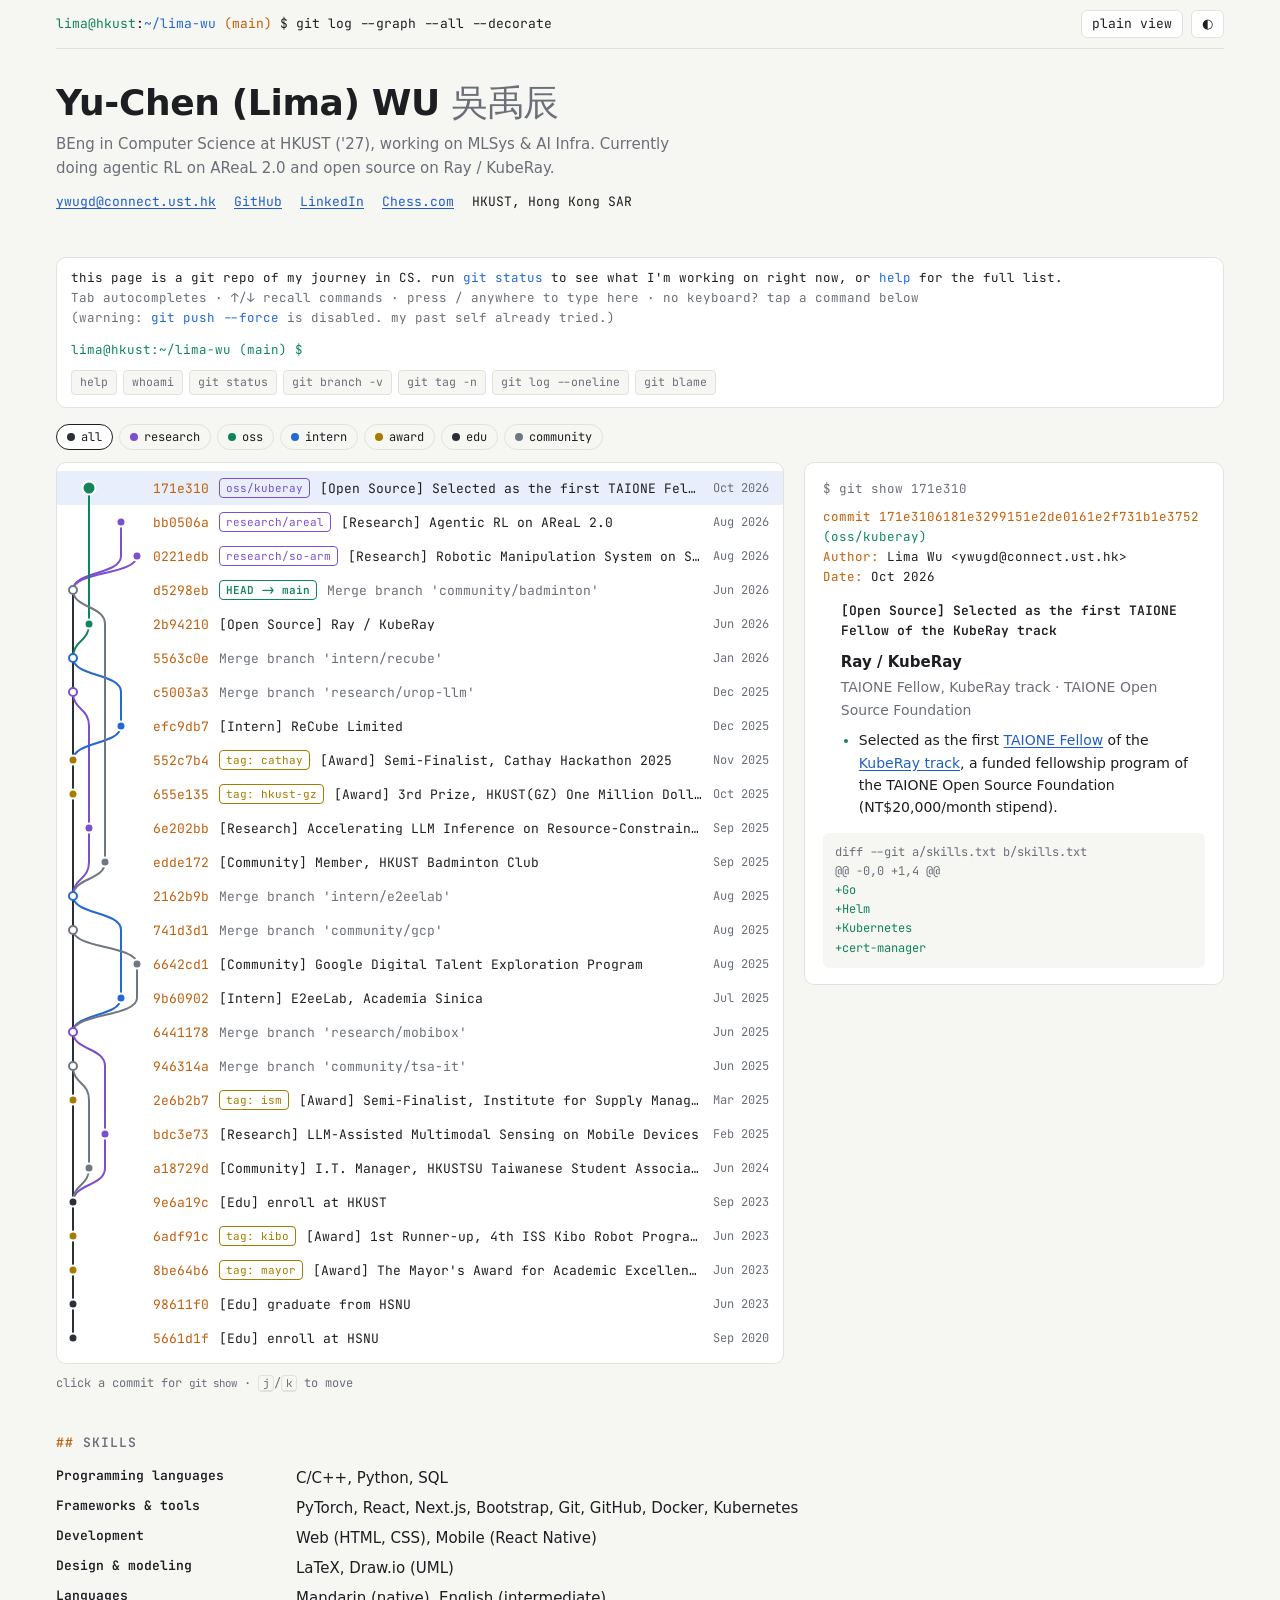
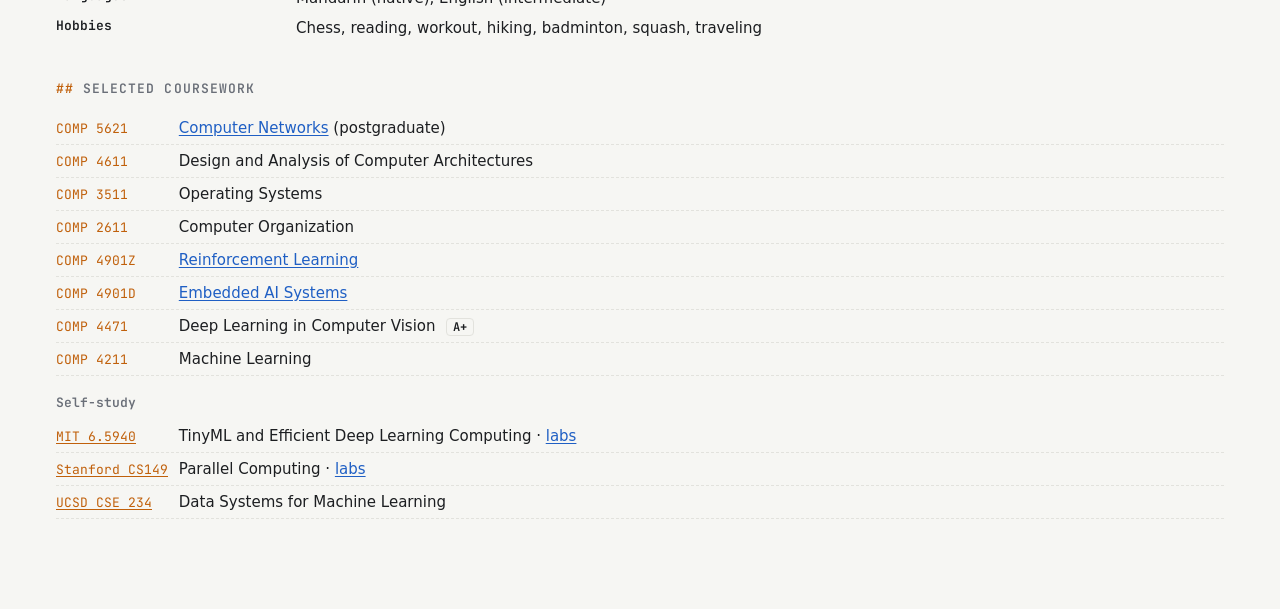
==== index.html @ 7cf70b10 "[update] about: MLSys & AI Infra; shell: real ls/cd/cat paths, HKT date" ====
<!doctype html>
<html lang="en">
<head>
  <meta charset="utf-8">
  <meta name="viewport" content="width=device-width, initial-scale=1">
  <title>Yu-Chen (Lima) WU (吳禹辰) | HKUST Computer Science</title>
  <meta name="description" content="Yu-Chen (Lima) WU (吳禹辰; Lima Wu) is a Computer Science undergraduate at HKUST working on ML systems and AI infrastructure: agentic RL on AReaL and open source on Ray / KubeRay.">
  <meta name="author" content="Yu-Chen (Lima) WU">
  <meta name="robots" content="index, follow, max-image-preview:large">
  <meta name="google-site-verification" content="8Khsgpq3MH5YGFDG2TX8dDJaIQtyvQ1JjS2bm86a3Vs" />
  <meta name="theme-color" content="#0e1014">
  <link rel="canonical" href="https://wuallen57730.github.io/limaWU-website/">
  <link rel="sitemap" type="application/xml" href="sitemap.xml">
  <meta property="og:type" content="profile">
  <meta property="og:title" content="Yu-Chen (Lima) WU (吳禹辰) | HKUST Computer Science">
  <meta property="og:description" content="Yu-Chen (Lima) WU (吳禹辰), Computer Science undergraduate at HKUST. ML systems and AI infrastructure: agentic RL on AReaL, open source on Ray / KubeRay.">
  <meta property="og:url" content="https://wuallen57730.github.io/limaWU-website/">
  <meta property="og:site_name" content="Lima Wu">
  <meta property="og:image" content="https://wuallen57730.github.io/limaWU-website/assets/lima-wu.jpg">
  <meta property="og:image:alt" content="Portrait of Yu-Chen (Lima) WU (吳禹辰)">
  <meta property="profile:first_name" content="Yu-Chen">
  <meta property="profile:last_name" content="Wu">
  <meta name="twitter:card" content="summary">
  <meta name="twitter:title" content="Yu-Chen (Lima) WU (吳禹辰) | HKUST Computer Science">
  <meta name="twitter:description" content="Computer Science undergraduate at HKUST working on ML systems and AI infrastructure.">
  <meta name="twitter:image" content="https://wuallen57730.github.io/limaWU-website/assets/lima-wu.jpg">
  <meta name="twitter:image:alt" content="Portrait of Yu-Chen (Lima) WU (吳禹辰)">
  <script type="application/ld+json">
  {
    "@context": "https://schema.org",
    "@type": "ProfilePage",
    "@id": "https://wuallen57730.github.io/limaWU-website/#profile",
    "url": "https://wuallen57730.github.io/limaWU-website/",
    "name": "Yu-Chen (Lima) WU (吳禹辰) | HKUST Computer Science",
    "description": "Personal homepage of Yu-Chen (Lima) WU, a Computer Science undergraduate at HKUST working on ML systems and AI infrastructure.",
    "inLanguage": "en",
    "mainEntity": {
      "@type": "Person",
      "@id": "https://wuallen57730.github.io/limaWU-website/#person",
      "name": "Yu-Chen Wu",
      "alternateName": ["Lima Wu", "Yu-Chen (Lima) WU", "Wu Yu-Chen", "吳禹辰"],
      "givenName": "Yu-Chen",
      "familyName": "Wu",
      "url": "https://wuallen57730.github.io/limaWU-website/",
      "image": "https://wuallen57730.github.io/limaWU-website/assets/lima-wu.jpg",
      "email": "mailto:ywugd@connect.ust.hk",
      "description": "Computer Science undergraduate at The Hong Kong University of Science and Technology (HKUST).",
      "affiliation": {
        "@type": "CollegeOrUniversity",
        "name": "The Hong Kong University of Science and Technology",
        "alternateName": "HKUST",
        "url": "https://hkust.edu.hk/"
      },
      "knowsAbout": ["Machine learning systems", "AI infrastructure", "Reinforcement learning", "Ray", "Kubernetes", "Large language models"],
      "sameAs": [
        "https://github.com/wuallen57730",
        "https://www.linkedin.com/in/lima-wu-301578269/"
      ]
    }
  }
  </script>
  <script type="application/ld+json">
  {
    "@context": "https://schema.org",
    "@type": "WebSite",
    "@id": "https://wuallen57730.github.io/limaWU-website/#website",
    "url": "https://wuallen57730.github.io/limaWU-website/",
    "name": "Lima Wu",
    "alternateName": ["Yu-Chen Wu", "吳禹辰"],
    "inLanguage": "en",
    "publisher": {"@id": "https://wuallen57730.github.io/limaWU-website/#person"}
  }
  </script>
  <link rel="icon" type="image/svg+xml" href="data:image/svg+xml,%3Csvg xmlns='http://www.w3.org/2000/svg' viewBox='0 0 32 32'%3E%3Crect width='32' height='32' rx='7' fill='%2311845b'/%3E%3Cpath d='M11 8v16M11 19c0-5 10-3 10-9' stroke='white' stroke-width='2.5' fill='none'/%3E%3Ccircle cx='11' cy='8' r='3' fill='white'/%3E%3Ccircle cx='11' cy='24' r='3' fill='white'/%3E%3Ccircle cx='21' cy='9' r='3' fill='white'/%3E%3C/svg%3E">
  <link rel="preconnect" href="https://fonts.googleapis.com">
  <link rel="preconnect" href="https://fonts.gstatic.com" crossorigin>
  <link rel="stylesheet" href="https://fonts.googleapis.com/css2?family=JetBrains+Mono:wght@400;600&display=swap">
  <link rel="stylesheet" href="style.css">
  <script>
    try {
      var t = localStorage.getItem("gitlog-theme");
      if (t === "light" || t === "dark") document.documentElement.setAttribute("data-theme", t);
    } catch (e) {}
  </script>
</head>
<body>
  <div class="shell">
    <header class="topbar">
      <p class="prompt">
        <span class="p-user">lima@hkust</span>:<span class="p-path">~/lima-wu</span>
        <span class="p-branch">(main)</span> $ <span class="p-cmd">git log --graph --all --decorate</span>
      </p>
      <div class="actions">
        <button type="button" id="view-toggle">plain view</button>
        <button type="button" id="theme-toggle" aria-label="Toggle light or dark theme">◐</button>
      </div>
    </header>

    <!--
      CONTENT — the single source of truth for this page.
      Every view reads the .entry articles below; edit text here, not in app.js.
      Same block is used by all four prototypes (gitlog / trace / nvsmi / ray).
      data-after / data-output are only drawn by the ray version (dependency graph).
    -->
    <main id="content">
      <nav class="toc" aria-label="On this page">
        <p class="toc-h">On this page</p>
        <ol>
          <li><a href="#about">About</a></li>
          <li><a href="#research">Research</a></li>
          <li><a href="#open-source">Open Source</a></li>
          <li><a href="#industry">Industry</a></li>
          <li><a href="#education">Education</a></li>
          <li><a href="#awards">Honors &amp; Awards</a></li>
          <li><a href="#community">Community</a></li>
          <li><a href="#skills">Skills</a></li>
          <li><a href="#coursework">Coursework</a></li>
        </ol>
      </nav>

      <header class="profile" id="about">
        <h1>Yu-Chen (Lima) WU <span lang="zh-Hant">吳禹辰</span></h1>
        <p class="lede">
          BEng in Computer Science at HKUST ('27), working on MLSys &amp; AI Infra.
          Currently doing agentic RL on AReaL 2.0 and open source on Ray / KubeRay.
        </p>
        <ul class="links">
          <li><a href="mailto:ywugd@connect.ust.hk">ywugd@connect.ust.hk</a></li>
          <li><a href="https://github.com/wuallen57730">GitHub</a></li>
          <li><a href="https://www.linkedin.com/in/lima-wu-301578269/">LinkedIn</a></li>
          <li><a href="https://www.chess.com/member/allenalvin">Chess.com</a></li>
          <li>HKUST, Hong Kong SAR</li>
        </ul>
      </header>

      <section class="view" id="log-view" aria-label="Experience as a git history">
        <div class="console" id="console">
          <div class="console-out" id="console-out" role="log" aria-live="polite" aria-label="Shell output"></div>
          <label class="console-line">
            <span class="c-ps1">lima@hkust:<span class="c-path">~/lima-wu</span> <span class="c-branch">(main)</span> $</span>
            <input id="console-in" type="text" autocomplete="off" autocapitalize="off" autocorrect="off" spellcheck="false" aria-label="Type a command, for example help">
          </label>
          <div class="console-chips" id="console-chips" aria-label="Quick commands"></div>
        </div>
        <div class="filters" id="filters" role="toolbar" aria-label="Filter by branch type"></div>
        <div class="log-layout">
          <div class="log" id="log"></div>
          <aside class="show" id="show" aria-live="polite"></aside>
        </div>
        <p class="hint">click a commit for <code>git show</code> · <kbd>j</kbd>/<kbd>k</kbd> to move</p>
      </section>

      <section class="timeline-section" id="research">
        <h2>Research</h2>

        <article class="entry" data-id="areal" data-kind="research" data-ongoing data-after="urop-llm" data-output="PR #1567">
          <h3>Agentic RL on AReaL 2.0</h3>
          <p class="when"><time datetime="2026-08">Aug 2026</time> – Present</p>
          <p class="meta">Undergraduate Research, supervised by <a href="https://binhangyuan.github.io/site/">Prof. Binhang YUAN</a></p>
          <p class="where">HKUST CSE</p>
          <ul>
            <li data-short="integrate executable-world agent into AReaL">
              Integrated a Code-as-World-style executable-world discovery agent
              into AReaL 2.0's agent-service architecture (external-model, online
              mode). An LLM writes a physical world specification, which is
              compiled to MuJoCo, simulated, and checked against observations,
              with up to 5 rounds of residual feedback to revise it.
            </li>
            <li data-short="rollout driver + parity check (7% → 37%)">
              Built the rollout driver, the session/reward interface (binary
              verifier reward), and a turn-by-turn parity check against
              AReaL-stored trajectories. In a Qwen3-Coder pilot,
              <strong>30/30</strong> trajectories passed the parity check, and
              multi-turn revision raised task success from <strong>7%</strong>
              to <strong>37%</strong>.
            </li>
            <li data-short="docs: Ray scheduler support (#1567)">
              Clarified Ray scheduler support in the agent workflow compatibility
              notes (<a href="https://github.com/areal-project/AReaL/pull/1567">#1567</a>).
              See <a href="https://github.com/areal-project/AReaL/pulls?q=is%3Apr+author%3Awuallen57730">my contributions</a>.
            </li>
          </ul>
          <p class="tags">MuJoCo, Ray, Qwen3-Coder</p>
        </article>

        <article class="entry" data-id="so-arm" data-kind="research">
          <h3>Robotic Manipulation System on SO-ARM101</h3>
          <p class="when"><time datetime="2026-08">Aug 2026</time> – <time datetime="2027-05">May 2027</time></p>
          <p class="meta">Final Year Project, supervised by <a href="https://cse.hkust.edu.hk/~thjcheung/index.html">Dr. Tsz-Him Cheung, James</a></p>
          <p class="where">HKUST CSE</p>
          <ul>
            <li data-short="LeRobot stack: teleop data → policy → robot">
              Building an end-to-end manipulation stack on the SO-ARM101 arm with
              LeRobot, covering teleoperated data collection, policy training,
              and on-robot deployment.
            </li>
          </ul>
          <p class="tags">LeRobot</p>
        </article>

        <article class="entry" data-id="urop-llm" data-kind="research" data-after="mobibox" data-output="on-device LLM agents">
          <h3>Accelerating LLM Inference on Resource-Constrained Devices</h3>
          <p class="when"><time datetime="2025-09">Sep 2025</time> – <time datetime="2025-12">Dec 2025</time></p>
          <p class="meta">Undergraduate Research Assistant (UROP), supervised by <a href="https://xmouyang.github.io/">Prof. Xiaomin OUYANG</a></p>
          <p class="where">HKUST CSE</p>
          <ul>
            <li data-short="GUI LLM agents on mobile hardware">
              Investigated GUI-capable LLM agents on resource-constrained mobile
              hardware, collaborating closely with a PhD mentor.
            </li>
          </ul>
        </article>

        <article class="entry" data-id="mobibox" data-kind="research" data-output="MobiBox app">
          <h3>LLM-Assisted Multimodal Sensing on Mobile Devices</h3>
          <p class="when"><time datetime="2025-02">Feb 2025</time> – <time datetime="2025-06">Jun 2025</time></p>
          <p class="meta">Undergraduate Research Assistant (UROP), supervised by <a href="https://xmouyang.github.io/">Prof. Xiaomin OUYANG</a></p>
          <p class="where">HKUST CSE</p>
          <ul>
            <li data-short="MobiBox Android app">
              Built the <strong>MobiBox</strong> Android app to run multimodal
              sensing workflows for smartphone-based activity analysis.
            </li>
            <li data-short="fix on-device data collection">
              Addressed front-end debugging and on-device data collection issues
              to stabilize field deployments.
            </li>
          </ul>
          <p class="tags">Android</p>
        </article>
      </section>

      <section class="timeline-section" id="open-source">
        <h2>Open Source</h2>

        <article class="entry" data-id="kuberay" data-kind="oss" data-ongoing data-after="areal">
          <h3>Ray / KubeRay</h3>
          <p class="when"><time datetime="2026-06">Jun 2026</time> – Present</p>
          <p class="meta">TAIONE Fellow, KubeRay track</p>
          <p class="where">TAIONE Open Source Foundation</p>
          <ul>
            <li data-short="first TAIONE Fellow, KubeRay track" data-commit="Selected as the first TAIONE Fellow of the KubeRay track" data-date="2026-10">
              Selected as the first
              <a href="https://taione.org/fellowship/about">TAIONE Fellow</a> of the
              <a href="https://github.com/opensource4you/readme/pull/52">KubeRay track</a>,
              a funded fellowship program of the TAIONE Open Source Foundation
              (NT$20,000/month stipend).
            </li>
            <li data-short="6 merged upstream PRs">
              Contributed <strong>6</strong> merged upstream PRs to
              <a href="https://github.com/ray-project/ray">Ray</a> &amp;
              <a href="https://github.com/kuberay-project/kuberay">KubeRay</a>, the
              Kubernetes operator for Ray clusters. See
              <a href="https://github.com/search?q=is%3Apr+author%3Awuallen57730+org%3Aray-project+org%3Akuberay-project&amp;type=pullrequests">my contributions on GitHub</a>.
            </li>
            <li data-short="helm: expose Ingress in RayCluster chart">
              Exposed Ingress configuration (<code>enableIngress</code>,
              <code>ingressOptions</code>) in the RayCluster Helm chart, letting
              users set up the Ray dashboard's Ingress through Helm with
              backward-compatible defaults, and documented it in the official
              Ray docs.
            </li>
            <li data-short="test: mTLS autoscaling e2e + History Server">
              Added an e2e test for autoscaling on mTLS-enabled RayClusters and Go
              unit tests for the KubeRay History Server, covering cert-manager
              certificate updates on scale-up/down and the task lineage summary.
            </li>
          </ul>
          <p class="tags">Go, Helm, Kubernetes, cert-manager</p>
        </article>
      </section>

      <section class="timeline-section" id="industry">
        <h2>Industry</h2>

        <article class="entry" data-id="recube" data-kind="work">
          <h3><a href="https://recube.hk/en/">ReCube Limited</a></h3>
          <p class="when"><time datetime="2025-12">Dec 2025</time> – <time datetime="2026-01">Jan 2026</time></p>
          <p class="meta">Full Stack App Developer Intern, Full-time</p>
          <p class="where">New Territories, Hong Kong SAR</p>
          <ul>
            <li data-short="n8n pipelines: −88% time &amp; tokens">
              Refactored n8n automation pipelines for the internal system by
              implementing data processing logic, reducing execution time and
              token consumption by over <strong>88%</strong>.
            </li>
            <li data-short="web app in React &amp; Next.js">
              Designed and implemented a web app using React &amp; Next.js.
            </li>
            <li data-short="REST APIs with NestJS + DynamoDB">
              Developed RESTful APIs using NestJS and DynamoDB to support the
              mobile application, collaborating with frontend developers to
              implement the internal HR management system.
            </li>
          </ul>
          <p class="tags">n8n, React, Next.js, NestJS, DynamoDB</p>
        </article>

        <article class="entry" data-id="e2eelab" data-kind="work">
          <h3>E2eeLab, Academia Sinica</h3>
          <p class="when"><time datetime="2025-07">Jul 2025</time> – <time datetime="2025-08">Aug 2025</time></p>
          <p class="meta">Summer Intern, Full-time, supervised by <a href="https://homepage.citi.sinica.edu.tw/pages/ziv/index_en.html">Dr. Lee, Gen-Cher</a></p>
          <p class="where">Taipei, Taiwan</p>
          <ul>
            <li data-short="Java health Q&amp;A chatbot + JUnit">
              Developed a robust Java (Maven) health Q&amp;A chatbot with response
              format handling and validation through JUnit tests.
            </li>
            <li data-short="crawl 4,000 pages into FAISS">
              Built a Traditional Chinese medical education corpus by crawling
              over <strong>4,000</strong> webpages across six sites via Requests
              and Selenium, organizing data into FAISS for efficient RAG
              retrieval.
            </li>
            <li data-short="RAG + memory via LangGraph">
              Integrated RAG and conversation history memory into an LLM using
              LangGraph, enhancing contextual awareness and response coherence.
            </li>
            <li data-short="hybrid search + rerank: −80% latency">
              Optimized the RAG pipeline with HyDE, BM25 + vector hybrid search,
              LLM reranking, and RAGAS evaluation, reducing response time by
              <strong>80%</strong> and improving relevant metrics in small-sample
              evaluations.
            </li>
          </ul>
          <p class="tags">Java, Maven, JUnit, Selenium, FAISS, LangGraph, RAGAS</p>
        </article>
      </section>

      <section class="timeline-section" id="education">
        <h2>Education</h2>

        <article class="entry" data-id="hkust" data-kind="edu">
          <h3>The Hong Kong University of Science and Technology (HKUST)</h3>
          <p class="when"><time datetime="2023-09">Sep 2023</time> – <time datetime="2027-06">Jun 2027</time></p>
          <p class="meta">BEng in Computer Science</p>
        </article>

        <article class="entry" data-id="hsnu" data-kind="edu">
          <h3>The Affiliated Senior High School of National Taiwan Normal University (HSNU)</h3>
          <p class="when"><time datetime="2020-09">Sep 2020</time> – <time datetime="2023-06">Jun 2023</time></p>
          <p class="meta">Graduated 1st in class</p>
        </article>
      </section>

      <section class="timeline-section" id="awards">
        <h2>Honors &amp; Awards</h2>

        <article class="entry" data-id="cathay" data-kind="award">
          <h3><a href="https://hackathon.cathaypacific.com/en_HK">Semi-Finalist, Cathay Hackathon 2025</a></h3>
          <p class="when"><time datetime="2025-11">Nov 2025</time></p>
          <ul>
            <li data-short="top 36 of 475+ teams">
              Led a team of 4 to develop a solution proposal and was selected as
              one of 36 semi-finalists out of 475+ teams <strong>(top 7.5%)</strong>.
            </li>
          </ul>
        </article>

        <article class="entry" data-id="hkust-gz" data-kind="award">
          <h3><a href="https://ec.hkust.edu.hk/one-million-gz/2025/home">3rd Prize, HKUST(GZ) One Million Dollar Entrepreneurship Competition</a></h3>
          <p class="when"><time datetime="2025-10">Oct 2025</time></p>
          <ul>
            <li data-short="4th of 15 finalists">
              Competed with the solution proposal from
              <a href="https://aifinsys.com/">AI Fintech Corp.</a>, ranked
              <strong>4th</strong> in the finals among the top 15 teams
              shortlisted from 100+ teams, and won <strong>3rd Prize</strong> in
              the Undergraduate Project Special Award.
            </li>
          </ul>
        </article>

        <article class="entry" data-id="ism" data-kind="award">
          <h3>Semi-Finalist, Institute for Supply Management Hong Kong Student Case Competition</h3>
          <p class="when"><time datetime="2025-03">Mar 2025</time></p>
          <ul>
            <li data-short="top 12, team of 5">
              Led a team of 5 to write a case study report and ranked among the
              <strong>Top 12</strong>.
            </li>
          </ul>
        </article>

        <article class="entry" data-id="kibo" data-kind="award">
          <h3><a href="https://www.facebook.com/TaiwanSpaceAgency/posts/%E7%AC%AC%E5%9B%9B%E5%B1%86kibo-rpc%E6%AF%94%E8%B3%BD%E4%BB%8A%E5%B9%B4-7-%E6%9C%88-8-%E6%97%A5%E5%9C%A8-%E5%9C%8B%E7%AB%8B%E6%88%90%E5%8A%9F%E5%A4%A7%E5%AD%B8-national-cheng-kung-university%E8%88%89%E8%A1%8C%E5%8F%B0%E7%81%A3%E9%A0%90%E8%B3%BD%E9%80%B2%E9%9A%8E%E7%B5%84%E7%AC%AC%E4%B8%80%E5%90%8D%E4%BE%86%E8%87%AA%E4%B8%AD%E6%AD%A3%E5%A4%A7%E5%AD%B8/659066439600232/">1st Runner-up, 4th ISS Kibo Robot Programming Challenge (JAXA &amp; TASA)</a></h3>
          <p class="when"><time datetime="2023-06">Jun 2023</time></p>
          <ul>
            <li data-short="Astrobee path planning app">
              Developed an Android Studio app that finds the most efficient path
              for Astrobee to scan QR codes. Won <strong>Champion</strong> in the
              novice category on a first attempt and <strong>1st Runner-up</strong>
              overall.
            </li>
          </ul>
        </article>

        <article class="entry" data-id="mayor" data-kind="award">
          <h3>The Mayor's Award for Academic Excellence</h3>
          <p class="when"><time datetime="2023-06">Jun 2023</time></p>
          <ul>
            <li data-short="1st in class at HSNU">Graduated <strong>1st</strong> in class at HSNU.</li>
          </ul>
        </article>
      </section>


      <section class="timeline-section" id="community">
        <h2>Community &amp; Certificates</h2>

        <article class="entry" data-id="badminton" data-kind="other">
          <h3>Member, HKUST Badminton Club</h3>
          <p class="when"><time datetime="2025-09">Sep 2025</time> – <time datetime="2026-06">Jun 2026</time></p>
          <ul>
            <li data-short="club sessions &amp; events">Active participant in club sessions and events.</li>
          </ul>
        </article>

        <article class="entry" data-id="gcp" data-kind="other">
          <h3>Google Digital Talent Exploration Program</h3>
          <p class="when"><time datetime="2025-08">Aug 2025</time></p>
          <p class="meta">Completed Google Cloud Platform Foundations training.</p>
        </article>

        <article class="entry" data-id="tsa-it" data-kind="other">
          <h3>I.T. Manager, HKUSTSU Taiwanese Student Association</h3>
          <p class="when"><time datetime="2024-06">Jun 2024</time> – <time datetime="2025-06">Jun 2025</time></p>
          <ul>
            <li data-short="TSA database &amp; internal systems">
              Managed the TSA database, maintained internal systems, and supported
              Taiwanese community events.
            </li>
          </ul>
        </article>
      </section>

      <section id="skills">
        <h2>Skills</h2>
        <dl class="skills">
          <dt>Programming languages</dt>
          <dd>C/C++, Python, SQL</dd>
          <dt>Frameworks &amp; tools</dt>
          <dd>PyTorch, React, Next.js, Bootstrap, Git, GitHub, Docker, Kubernetes</dd>
          <dt>Development</dt>
          <dd>Web (HTML, CSS), Mobile (React Native)</dd>
          <dt>Design &amp; modeling</dt>
          <dd>LaTeX, Draw.io (UML)</dd>
          <dt>Languages</dt>
          <dd>Mandarin (native), English (intermediate)<!-- , Japanese (JLPT N4), Korean (TOPIK Level 1), German (A1) --></dd>
          <dt>Hobbies</dt>
          <dd>Chess, reading, workout, hiking, badminton, squash, traveling</dd>
        </dl>
      </section>

      <section id="coursework">
        <h2>Selected Coursework</h2>
        <ul class="courses">
          <li data-area="systems"><span class="code">COMP 5621</span> <a href="https://xmouyang.github.io/teaching/comp5621-2026-fall/">Computer Networks</a> (postgraduate)</li>
          <li data-area="systems"><span class="code">COMP 4611</span> Design and Analysis of Computer Architectures</li>
          <li data-area="systems"><span class="code">COMP 3511</span> Operating Systems</li>
          <li data-area="systems"><span class="code">COMP 2611</span> Computer Organization</li>
          <li data-area="ml"><span class="code">COMP 4901Z</span> <a href="https://zjuchenlong.github.io/Teaching/25Fall_COMP4901Z/">Reinforcement Learning</a></li>
          <li data-area="systems"><span class="code">COMP 4901D</span> <a href="https://xmouyang.github.io/teaching/comp4901d-2026-spring/">Embedded AI Systems</a></li>
          <li data-area="ml"><span class="code">COMP 4471</span> Deep Learning in Computer Vision <span class="grade">A+</span></li>
          <li data-area="ml"><span class="code">COMP 4211</span> Machine Learning</li>
        </ul>
        <h3>Self-study</h3>
        <ul class="courses">
          <li data-area="mlsys"><span class="code"><a href="https://hanlab.mit.edu/courses/2024-fall-65940">MIT 6.5940</a></span> TinyML and Efficient Deep Learning Computing · <a href="https://github.com/wuallen57730/MIT-6.5940-TinyML-Fall-24">labs</a></li>
          <li data-area="mlsys"><span class="code"><a href="https://gfxcourses.stanford.edu/cs149/fall25">Stanford CS149</a></span> Parallel Computing · <a href="https://github.com/wuallen57730/cs149-PA3">labs</a></li>
          <li data-area="mlsys"><span class="code"><a href="https://haoailab.com/cse234-w25/">UCSD CSE 234</a></span> Data Systems for Machine Learning</li>
        </ul>
      </section>
    </main>
  </div>
  <script src="app.js"></script>
</body>
</html>
---- style.css ----
/* ---------- tokens ---------- */
:root {
  --bg: #f6f6f3;
  --panel: #ffffff;
  --fg: #1c1e21;
  --muted: #6a6f78;
  --line: #e2e2dd;
  --hover: rgba(0, 0, 0, 0.035);
  --sel: rgba(36, 104, 210, 0.1);
  --link: #1f5fc4;
  --c-main: #2b2f36;
  --c-edu: #2b2f36;
  --c-research: #7a4fd0;
  --c-work: #2468d2;
  --c-oss: #11845b;
  --c-project: #c0600b;
  --c-other: #6f7782;
  --c-award: #a67c00;
  --add: #11845b;
  --mono: "JetBrains Mono", ui-monospace, SFMono-Regular, Menlo, Consolas, monospace;
  --sans: system-ui, -apple-system, "Segoe UI", Helvetica, Arial, sans-serif;
  color-scheme: light;
}
@media (prefers-color-scheme: dark) {
  :root:not([data-theme="light"]) {
    --bg: #0e1014;
    --panel: #151820;
    --fg: #e4e4e0;
    --muted: #8b919c;
    --line: #262b35;
    --hover: rgba(255, 255, 255, 0.04);
    --sel: rgba(108, 182, 255, 0.12);
    --link: #79b8ff;
    --c-main: #d7d7d2;
    --c-edu: #d7d7d2;
    --c-research: #b392f0;
    --c-work: #6cb6ff;
    --c-oss: #56d364;
    --c-project: #f0a35e;
    --c-other: #9ba3ae;
    --c-award: #e3b341;
    --add: #56d364;
    color-scheme: dark;
  }
}
:root[data-theme="dark"] {
  --bg: #0e1014;
  --panel: #151820;
  --fg: #e4e4e0;
  --muted: #8b919c;
  --line: #262b35;
  --hover: rgba(255, 255, 255, 0.04);
  --sel: rgba(108, 182, 255, 0.12);
  --link: #79b8ff;
  --c-main: #d7d7d2;
  --c-edu: #d7d7d2;
  --c-research: #b392f0;
  --c-work: #6cb6ff;
  --c-oss: #56d364;
  --c-project: #f0a35e;
  --c-other: #9ba3ae;
  --c-award: #e3b341;
  --add: #56d364;
  color-scheme: dark;
}

/* ---------- base ---------- */
* { box-sizing: border-box; }
html { -webkit-text-size-adjust: 100%; }
body {
  margin: 0;
  background: var(--bg);
  color: var(--fg);
  font: 15px/1.6 var(--sans);
}
a { color: var(--link); text-underline-offset: 2px; }
button { font: inherit; color: inherit; }
code, kbd { font-family: var(--mono); font-size: 0.9em; }
kbd { border: 1px solid var(--line); border-bottom-width: 2px; border-radius: 4px; padding: 0 4px; }

.shell { max-width: 1200px; margin: 0 auto; padding: 0 16px 72px; }

.topbar {
  position: sticky;
  top: 0;
  z-index: 10;
  display: flex;
  align-items: center;
  justify-content: space-between;
  gap: 12px;
  padding: 10px 0;
  background: var(--bg);
  border-bottom: 1px solid var(--line);
  font: 13px/1.4 var(--mono);
}
.prompt { margin: 0; min-width: 0; overflow: hidden; white-space: nowrap; text-overflow: ellipsis; }
.p-user { color: var(--c-oss); }
.p-path { color: var(--c-work); }
.p-branch { color: var(--c-project); }
.actions { display: flex; gap: 8px; flex-shrink: 0; }
.actions button {
  background: var(--panel);
  border: 1px solid var(--line);
  border-radius: 6px;
  padding: 4px 10px;
  cursor: pointer;
}
.actions button:hover { border-color: var(--muted); }

/* ---------- profile ---------- */
.profile { padding: 32px 0 4px; }
.profile h1 { margin: 0 0 8px; font-size: clamp(26px, 4vw, 36px); line-height: 1.2; letter-spacing: -0.01em; }
.profile h1 span { color: var(--muted); font-weight: 500; }
.lede { margin: 0 0 12px; max-width: 68ch; color: var(--muted); }
.links { display: flex; flex-wrap: wrap; gap: 4px 18px; margin: 0; padding: 0; list-style: none; font: 13px/1.6 var(--mono); }

/* ---------- plain sections (always present; timeline ones hidden in git view) ---------- */
#content > section { margin-top: 40px; }
#content h2 { margin: 0 0 14px; font: 600 13px/1.4 var(--mono); text-transform: uppercase; letter-spacing: 0.08em; color: var(--muted); }
body.fancy #content h2::before { content: "## "; color: var(--c-project); }

.entry { margin: 0 0 22px; }
.entry h3 { margin: 0; font-size: 16px; }
.entry h3 a { color: inherit; }
.when { margin: 2px 0; font: 12px/1.5 var(--mono); color: var(--muted); }
.meta { margin: 2px 0 6px; color: var(--muted); }
.entry ul { margin: 6px 0; padding-left: 20px; }
.entry li { margin: 3px 0; }
.tags { margin: 6px 0 0; font: 12px/1.5 var(--mono); color: var(--muted); }

/* plain view: entries span the full page width, title left and date right on one line */
.entry { display: grid; grid-template-columns: minmax(0, 1fr) auto; column-gap: 24px; }
.entry > * { grid-column: 1 / -1; }
.entry > h3 { grid-column: 1; }
.entry > .when { grid-column: 2; grid-row: 1; margin: 0; align-self: baseline; text-align: right; white-space: nowrap; }
.entry > .meta { grid-column: 1; }
.where { grid-column: 2; grid-row: 2; margin: 2px 0 6px; align-self: baseline; text-align: right; white-space: nowrap; font: 12px/1.5 var(--mono); color: var(--muted); }
body:not(.fancy) .lede { max-width: none; }
@media (max-width: 560px) {
  .entry > .when { grid-column: 1; grid-row: auto; margin: 2px 0; text-align: left; }
  .entry > .where { grid-column: 1; grid-row: auto; margin-top: -4px; text-align: left; white-space: normal; }
}

.skills { display: grid; grid-template-columns: minmax(150px, 220px) 1fr; gap: 6px 20px; margin: 0; }
.skills dt { font: 600 13px/1.6 var(--mono); }
.skills dd { margin: 0; }
.courses { margin: 0 0 18px; padding: 0; list-style: none; }
.courses li { padding: 4px 0; border-bottom: 1px dashed var(--line); }
.courses .code { display: inline-block; min-width: 118px; font: 13px/1.6 var(--mono); color: var(--c-project); }
.courses .code a { color: inherit; }
.courses .grade { margin-left: 6px; padding: 0 6px; border: 1px solid var(--line); border-radius: 4px; font: 600 12px/1.6 var(--mono); }
#coursework h3 { margin: 18px 0 8px; font: 600 13px/1.4 var(--mono); color: var(--muted); }

/* plain view: table of contents in a sticky left column (a scrollable row on small screens) */
html { scroll-behavior: smooth; }
#content > header, #content > section { scroll-margin-top: 72px; }
.toc { display: none; }
body:not(.fancy) #content { display: grid; grid-template-columns: 170px minmax(0, 1fr); column-gap: 48px; }
body:not(.fancy) #content > * { grid-column: 2; }
body:not(.fancy) #content > .toc {
  display: block;
  grid-column: 1;
  grid-row: 1 / span 30;
  align-self: start;
  position: sticky;
  top: 72px;
  padding-top: 32px;
  font: 13px/1.4 var(--mono);
}
.toc-h { margin: 0 0 10px; font-size: 11px; text-transform: uppercase; letter-spacing: 0.08em; color: var(--muted); }
.toc ol { margin: 0; padding: 0; list-style: none; }
.toc a {
  display: block;
  padding: 5px 0 5px 12px;
  border-left: 2px solid var(--line);
  color: var(--muted);
  text-decoration: none;
}
.toc a:hover { color: var(--fg); }
.toc a[aria-current="true"] { color: var(--fg); border-left-color: var(--fg); font-weight: 600; }
@media (max-width: 860px) {
  body:not(.fancy) #content { display: block; }
  body:not(.fancy) #content > .toc {
    position: sticky;
    top: 49px;
    z-index: 5;
    margin: 0 -16px;
    padding: 8px 16px;
    overflow-x: auto;
    background: var(--bg);
    border-bottom: 1px solid var(--line);
    scrollbar-width: none;
  }
  .toc-h { display: none; }
  .toc ol { display: flex; gap: 4px; white-space: nowrap; }
  .toc a { padding: 4px 10px; border: 1px solid var(--line); border-radius: 999px; }
  .toc a[aria-current="true"] { border-color: var(--fg); }
  #content > header, #content > section { scroll-margin-top: 104px; }
}
@media (prefers-reduced-motion: reduce) {
  html { scroll-behavior: auto; }
}

.view { display: none; }
body.fancy .view { display: block; }
body.fancy .timeline-section { display: none; }

/* ---------- git view ---------- */
.filters { display: flex; flex-wrap: wrap; gap: 6px; margin: 28px 0 12px; font: 12px/1.4 var(--mono); }
.filters button {
  display: inline-flex;
  align-items: center;
  gap: 6px;
  padding: 4px 10px;
  background: transparent;
  border: 1px solid var(--line);
  border-radius: 999px;
  cursor: pointer;
}
.filters button::before { content: ""; width: 8px; height: 8px; border-radius: 50%; background: var(--dot); }
.filters button[aria-pressed="true"] { background: var(--panel); border-color: var(--fg); }

.log-layout {
  display: grid;
  grid-template-columns: minmax(0, 1fr) minmax(300px, 420px);
  gap: 20px;
  align-items: start;
}
.log {
  position: relative;
  padding: 8px 0;
  background: var(--panel);
  border: 1px solid var(--line);
  border-radius: 10px;
  font: 13px/1 var(--mono);
  overflow: hidden;
}
.graph { position: absolute; top: 8px; left: 0; overflow: visible; pointer-events: none; }
.edge { fill: none; stroke: var(--k); stroke-width: 2; }
.dot { fill: var(--k); stroke: var(--panel); stroke-width: 2; transition: r 0.15s; }
.dot.merge { fill: var(--panel); stroke: var(--k); }
.dot.selected { r: 6.5; }
.k-main { --k: var(--c-main); }
.k-edu { --k: var(--c-edu); }
.k-research { --k: var(--c-research); }
.k-work { --k: var(--c-work); }
.k-oss { --k: var(--c-oss); }
.k-project { --k: var(--c-project); }
.k-other { --k: var(--c-other); }
.k-award { --k: var(--c-award); }

.row {
  display: flex;
  align-items: center;
  gap: 10px;
  width: 100%;
  height: 34px;
  padding: 0 14px 0 var(--graph-w);
  background: none;
  border: 0;
  text-align: left;
  white-space: nowrap;
  cursor: pointer;
}
.row:hover { background: var(--hover); }
.row.selected { background: var(--sel); }
.row:focus-visible { outline: 2px solid var(--c-work); outline-offset: -2px; }
.hash { flex-shrink: 0; color: var(--c-project); }
.refs { display: flex; flex-shrink: 0; gap: 4px; }
.ref { padding: 0 6px; border: 1px solid currentColor; border-radius: 4px; font-size: 11px; line-height: 18px; }
.ref.head { color: var(--c-oss); font-weight: 600; }
.ref.tag { color: var(--c-award); }
.ref.branch { color: var(--c-research); }
.subject { flex: 1; min-width: 0; overflow: hidden; text-overflow: ellipsis; }
.subject.is-merge { color: var(--muted); }
.date { flex-shrink: 0; font-size: 12px; color: var(--muted); }
.dim { opacity: 0.22; }

.show {
  position: sticky;
  top: 64px;
  max-height: calc(100vh - 84px);
  overflow: auto;
  padding: 16px 18px;
  background: var(--panel);
  border: 1px solid var(--line);
  border-radius: 10px;
  font: 12.5px/1.6 var(--mono);
}
.show p { margin: 0; }
.show-cmd { color: var(--muted); margin-bottom: 8px !important; }
.kw, .sha-line .kw { color: var(--c-project); }
.sha { color: var(--c-project); word-break: break-all; }
.show-refs { color: var(--c-oss); }
.show-close { display: none; }
.msg { margin: 14px 0 0 2ch; font-family: var(--sans); font-size: 14px; line-height: 1.6; }
.msg-subject { font: 600 13px/1.5 var(--mono); }
.msg h3 { margin: 10px 0 2px; font-size: 15px; }
.msg h3 a { color: inherit; }
.msg ul { margin: 8px 0 0; padding-left: 18px; }
.msg li { margin: 4px 0; }
.msg li::marker { color: var(--c-oss); }
.diff { margin: 14px 0 0; padding: 10px 12px; background: var(--bg); border-radius: 6px; font: 12px/1.6 var(--mono); white-space: pre-wrap; }
.d-meta { color: var(--muted); }
.d-add { color: var(--add); }
.hint { margin: 10px 0 0; font: 12px/1.6 var(--mono); color: var(--muted); }

/* ---------- console: a tiny git shell above the graph ---------- */
.console {
  margin: 28px 0 0;
  background: var(--panel);
  border: 1px solid var(--line);
  border-radius: 10px;
  font: 12.5px/1.6 var(--mono);
}
.console-out { max-height: 260px; overflow-y: auto; padding: 10px 14px 0; }
.c-block { margin-bottom: 6px; }
.c-line { white-space: pre-wrap; overflow-wrap: anywhere; }
.c-echo { margin-top: 4px; }
.c-ps1, .c-ps1 + input { color: var(--c-oss); }
.c-dim { color: var(--muted); }
.c-err { color: #e5534b; }
.c-ok { color: var(--c-oss); }
.c-k { color: var(--c-work); }
.c-hash { color: var(--c-project); }
.c-ref { color: var(--c-oss); }
.console-line { display: flex; align-items: center; gap: 8px; padding: 6px 14px 10px; cursor: text; }
.console-line .c-ps1 { flex-shrink: 0; }
#console-in {
  flex: 1;
  min-width: 0;
  padding: 0;
  background: none;
  border: 0;
  outline: none;
  color: var(--fg);
  font: inherit;
  caret-color: var(--c-oss);
}
.console:focus-within { border-color: var(--c-oss); }
.console-chips { display: flex; flex-wrap: wrap; gap: 6px; padding: 0 14px 12px; }
.console-chips button {
  padding: 2px 8px;
  background: var(--bg);
  border: 1px solid var(--line);
  border-radius: 4px;
  font: 11.5px/1.6 var(--mono);
  color: var(--muted);
  cursor: pointer;
}
.console-chips button:hover { color: var(--fg); border-color: var(--muted); }
.filters { margin-top: 16px; }
@media (max-width: 560px) {
  .console-line .c-ps1 { display: none; }
  .console-line::before { content: "$"; color: var(--c-oss); }
  #console-in { font-size: 16px; } /* 16px keeps iOS from zooming in on focus */
}

/* ---------- intro: the command is typed, then rows print top to bottom ---------- */
.p-cmd.typing::after { content: "▌"; margin-left: 1px; color: var(--c-oss); animation: caret 0.9s steps(1) infinite; }
@keyframes caret { 50% { opacity: 0; } }
.intro .row { opacity: 0; transform: translateY(-4px); }
.intro .graph { clip-path: inset(0 0 100% 0); }
.intro .show, .intro .hint, .intro .console { opacity: 0; }
.intro.printed .row { opacity: 1; transform: none; transition: opacity 0.2s ease, transform 0.2s ease; transition-delay: calc(var(--i) * 32ms); }
.intro.printed .graph { clip-path: inset(0 0 0 0); transition: clip-path var(--print-ms) linear; }
.intro.printed .show, .intro.printed .hint, .intro.printed .console { opacity: 1; transition: opacity 0.35s ease var(--print-ms); }

/* ---------- small screens: git show becomes a bottom sheet ---------- */
@media (max-width: 880px) {
  .log-layout { grid-template-columns: minmax(0, 1fr); }
  .show {
    position: fixed;
    inset: auto 0 0 0;
    z-index: 20;
    max-height: 70vh;
    border-radius: 14px 14px 0 0;
    box-shadow: 0 -8px 30px rgba(0, 0, 0, 0.25);
    transform: translateY(105%);
    transition: transform 0.25s ease;
  }
  .show.open { transform: none; }
  .show-close {
    display: block;
    position: sticky;
    top: 0;
    float: right;
    width: 32px;
    height: 32px;
    margin: -6px -6px 0 0;
    background: var(--bg);
    border: 1px solid var(--line);
    border-radius: 50%;
    font-size: 18px;
    line-height: 1;
    cursor: pointer;
  }
}
@media (max-width: 560px) {
  .hash, .ref.branch, .ref.tag { display: none; }
  .row { gap: 8px; padding-right: 10px; }
  .date { font-size: 11px; }
  .skills { grid-template-columns: 1fr; gap: 2px; }
  .skills dd { margin-bottom: 8px; }
  .p-path, .p-branch { display: none; }
}
@media (prefers-reduced-motion: reduce) {
  .show, .dot { transition: none; }
}
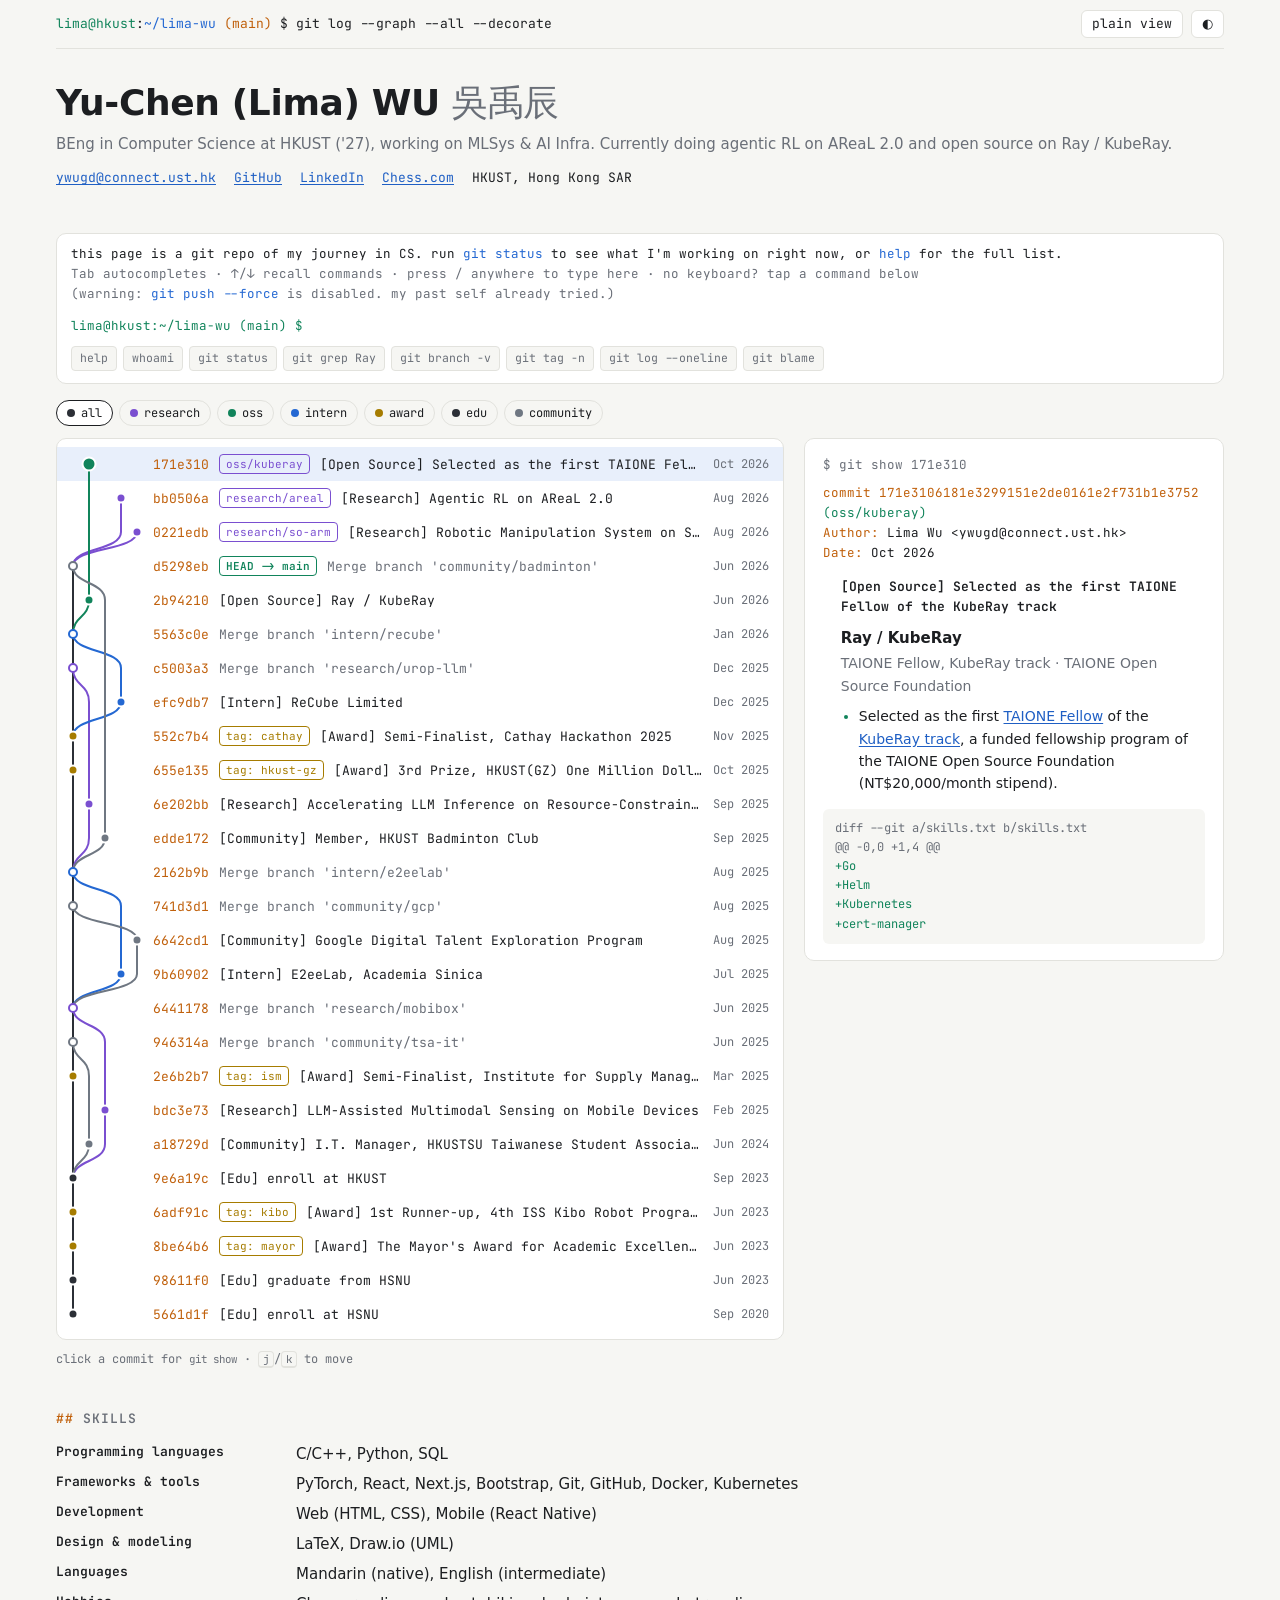
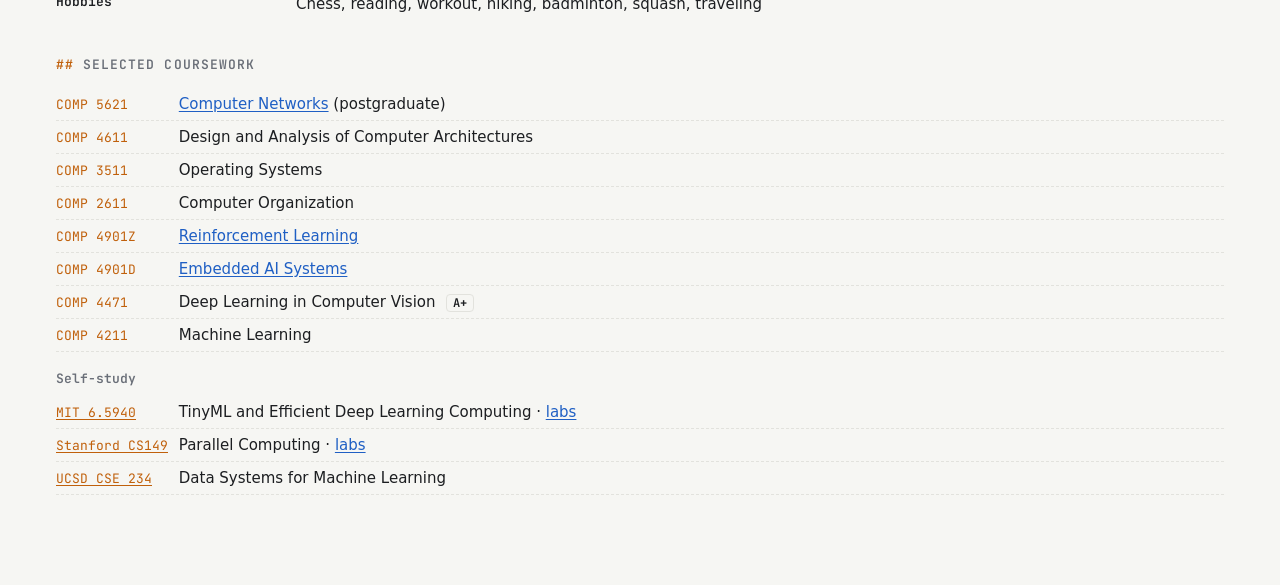
==== commit 279cb0ea: "[update] move site to wuallen57730.github.io, new LinkedIn URL" ====
--- a/index.html
+++ b/index.html
@@ -9,40 +9,40 @@
   <meta name="robots" content="index, follow, max-image-preview:large">
   <meta name="google-site-verification" content="8Khsgpq3MH5YGFDG2TX8dDJaIQtyvQ1JjS2bm86a3Vs" />
   <meta name="theme-color" content="#0e1014">
-  <link rel="canonical" href="https://wuallen57730.github.io/limaWU-website/">
+  <link rel="canonical" href="https://wuallen57730.github.io/">
   <link rel="sitemap" type="application/xml" href="sitemap.xml">
   <meta property="og:type" content="profile">
   <meta property="og:title" content="Yu-Chen (Lima) WU (吳禹辰) | HKUST Computer Science">
   <meta property="og:description" content="Yu-Chen (Lima) WU (吳禹辰), Computer Science undergraduate at HKUST. ML systems and AI infrastructure: agentic RL on AReaL, open source on Ray / KubeRay.">
-  <meta property="og:url" content="https://wuallen57730.github.io/limaWU-website/">
+  <meta property="og:url" content="https://wuallen57730.github.io/">
   <meta property="og:site_name" content="Lima Wu">
-  <meta property="og:image" content="https://wuallen57730.github.io/limaWU-website/assets/lima-wu.jpg">
+  <meta property="og:image" content="https://wuallen57730.github.io/assets/lima-wu.jpg">
   <meta property="og:image:alt" content="Portrait of Yu-Chen (Lima) WU (吳禹辰)">
   <meta property="profile:first_name" content="Yu-Chen">
   <meta property="profile:last_name" content="Wu">
   <meta name="twitter:card" content="summary">
   <meta name="twitter:title" content="Yu-Chen (Lima) WU (吳禹辰) | HKUST Computer Science">
   <meta name="twitter:description" content="Computer Science undergraduate at HKUST working on ML systems and AI infrastructure.">
-  <meta name="twitter:image" content="https://wuallen57730.github.io/limaWU-website/assets/lima-wu.jpg">
+  <meta name="twitter:image" content="https://wuallen57730.github.io/assets/lima-wu.jpg">
   <meta name="twitter:image:alt" content="Portrait of Yu-Chen (Lima) WU (吳禹辰)">
   <script type="application/ld+json">
   {
     "@context": "https://schema.org",
     "@type": "ProfilePage",
-    "@id": "https://wuallen57730.github.io/limaWU-website/#profile",
-    "url": "https://wuallen57730.github.io/limaWU-website/",
+    "@id": "https://wuallen57730.github.io/#profile",
+    "url": "https://wuallen57730.github.io/",
     "name": "Yu-Chen (Lima) WU (吳禹辰) | HKUST Computer Science",
     "description": "Personal homepage of Yu-Chen (Lima) WU, a Computer Science undergraduate at HKUST working on ML systems and AI infrastructure.",
     "inLanguage": "en",
     "mainEntity": {
       "@type": "Person",
-      "@id": "https://wuallen57730.github.io/limaWU-website/#person",
+      "@id": "https://wuallen57730.github.io/#person",
       "name": "Yu-Chen Wu",
       "alternateName": ["Lima Wu", "Yu-Chen (Lima) WU", "Wu Yu-Chen", "吳禹辰"],
       "givenName": "Yu-Chen",
       "familyName": "Wu",
-      "url": "https://wuallen57730.github.io/limaWU-website/",
-      "image": "https://wuallen57730.github.io/limaWU-website/assets/lima-wu.jpg",
+      "url": "https://wuallen57730.github.io/",
+      "image": "https://wuallen57730.github.io/assets/lima-wu.jpg",
       "email": "mailto:ywugd@connect.ust.hk",
       "description": "Computer Science undergraduate at The Hong Kong University of Science and Technology (HKUST).",
       "affiliation": {
@@ -54,7 +54,7 @@
       "knowsAbout": ["Machine learning systems", "AI infrastructure", "Reinforcement learning", "Ray", "Kubernetes", "Large language models"],
       "sameAs": [
         "https://github.com/wuallen57730",
-        "https://www.linkedin.com/in/lima-wu-301578269/"
+        "https://www.linkedin.com/in/lima-wu/"
       ]
     }
   }
@@ -63,12 +63,12 @@
   {
     "@context": "https://schema.org",
     "@type": "WebSite",
-    "@id": "https://wuallen57730.github.io/limaWU-website/#website",
-    "url": "https://wuallen57730.github.io/limaWU-website/",
+    "@id": "https://wuallen57730.github.io/#website",
+    "url": "https://wuallen57730.github.io/",
     "name": "Lima Wu",
     "alternateName": ["Yu-Chen Wu", "吳禹辰"],
     "inLanguage": "en",
-    "publisher": {"@id": "https://wuallen57730.github.io/limaWU-website/#person"}
+    "publisher": {"@id": "https://wuallen57730.github.io/#person"}
   }
   </script>
   <link rel="icon" type="image/svg+xml" href="data:image/svg+xml,%3Csvg xmlns='http://www.w3.org/2000/svg' viewBox='0 0 32 32'%3E%3Crect width='32' height='32' rx='7' fill='%2311845b'/%3E%3Cpath d='M11 8v16M11 19c0-5 10-3 10-9' stroke='white' stroke-width='2.5' fill='none'/%3E%3Ccircle cx='11' cy='8' r='3' fill='white'/%3E%3Ccircle cx='11' cy='24' r='3' fill='white'/%3E%3Ccircle cx='21' cy='9' r='3' fill='white'/%3E%3C/svg%3E">
@@ -127,7 +127,7 @@
         <ul class="links">
           <li><a href="mailto:ywugd@connect.ust.hk">ywugd@connect.ust.hk</a></li>
           <li><a href="https://github.com/wuallen57730">GitHub</a></li>
-          <li><a href="https://www.linkedin.com/in/lima-wu-301578269/">LinkedIn</a></li>
+          <li><a href="https://www.linkedin.com/in/lima-wu/">LinkedIn</a></li>
           <li><a href="https://www.chess.com/member/allenalvin">Chess.com</a></li>
           <li>HKUST, Hong Kong SAR</li>
         </ul>
--- a/style.css
+++ b/style.css
@@ -111,7 +111,7 @@
 .profile { padding: 32px 0 4px; }
 .profile h1 { margin: 0 0 8px; font-size: clamp(26px, 4vw, 36px); line-height: 1.2; letter-spacing: -0.01em; }
 .profile h1 span { color: var(--muted); font-weight: 500; }
-.lede { margin: 0 0 12px; max-width: 68ch; color: var(--muted); }
+.lede { margin: 0 0 12px; color: var(--muted); }
 .links { display: flex; flex-wrap: wrap; gap: 4px 18px; margin: 0; padding: 0; list-style: none; font: 13px/1.6 var(--mono); }
 
 /* ---------- plain sections (always present; timeline ones hidden in git view) ---------- */
@@ -135,7 +135,6 @@
 .entry > .when { grid-column: 2; grid-row: 1; margin: 0; align-self: baseline; text-align: right; white-space: nowrap; }
 .entry > .meta { grid-column: 1; }
 .where { grid-column: 2; grid-row: 2; margin: 2px 0 6px; align-self: baseline; text-align: right; white-space: nowrap; font: 12px/1.5 var(--mono); color: var(--muted); }
-body:not(.fancy) .lede { max-width: none; }
 @media (max-width: 560px) {
   .entry > .when { grid-column: 1; grid-row: auto; margin: 2px 0; text-align: left; }
   .entry > .where { grid-column: 1; grid-row: auto; margin-top: -4px; text-align: left; white-space: normal; }
@@ -324,6 +323,18 @@
 .c-k { color: var(--c-work); }
 .c-hash { color: var(--c-project); }
 .c-ref { color: var(--c-oss); }
+.console mark { padding: 0 1px; background: color-mix(in srgb, var(--c-award) 35%, transparent); color: inherit; border-radius: 2px; }
+.c-link {
+  padding: 0;
+  background: none;
+  border: 0;
+  color: var(--c-project);
+  font: inherit;
+  text-decoration: underline dotted;
+  text-underline-offset: 3px;
+  cursor: pointer;
+}
+.c-link:hover { text-decoration-style: solid; }
 .console-line { display: flex; align-items: center; gap: 8px; padding: 6px 14px 10px; cursor: text; }
 .console-line .c-ps1 { flex-shrink: 0; }
 #console-in {
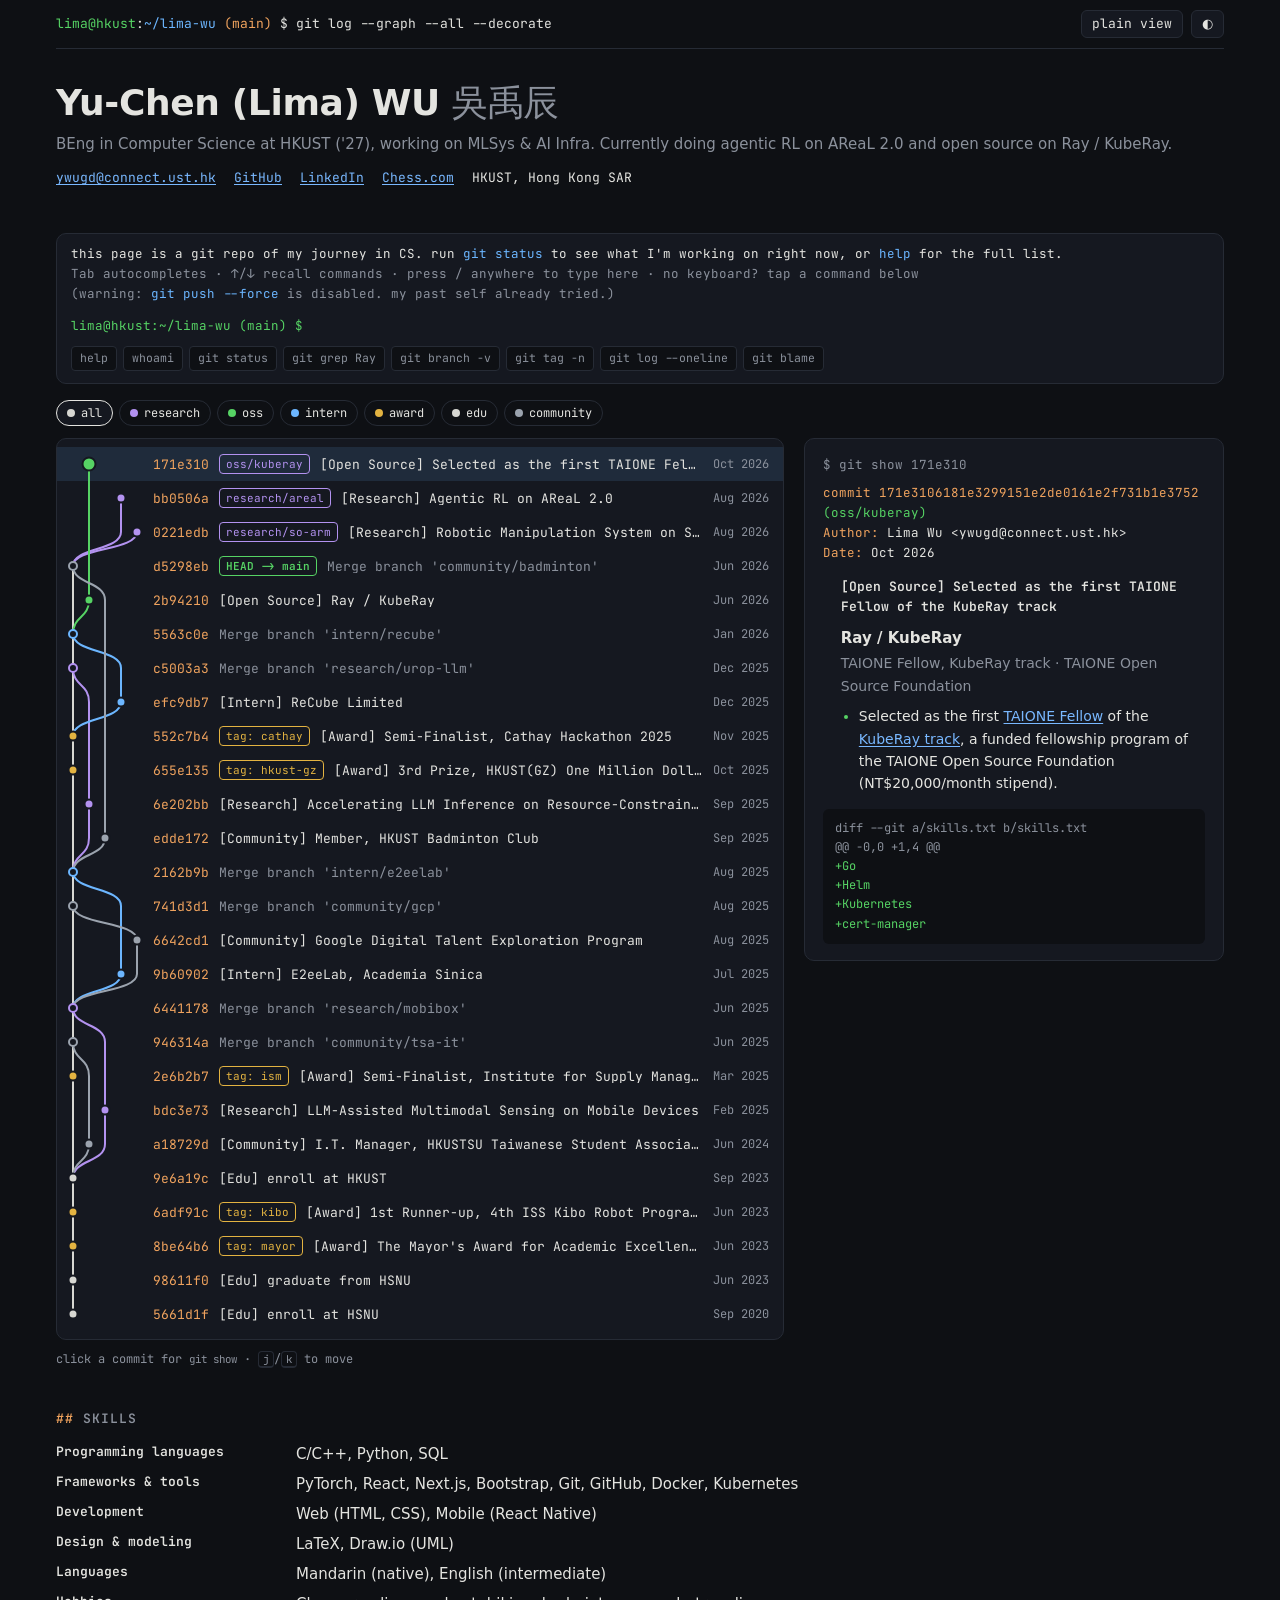
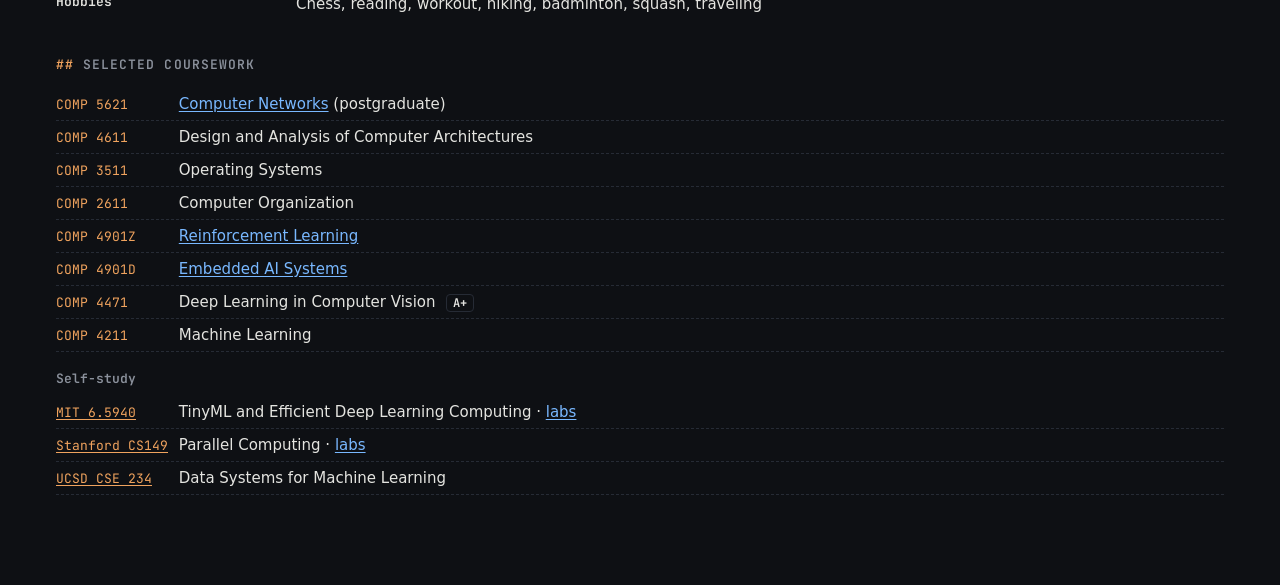
==== commit 68b9e7a5: "[update] default to dark theme and git view on every visit" ====
--- a/index.html
+++ b/index.html
@@ -77,10 +77,10 @@
   <link rel="stylesheet" href="https://fonts.googleapis.com/css2?family=JetBrains+Mono:wght@400;600&display=swap">
   <link rel="stylesheet" href="style.css">
   <script>
-    try {
-      var t = localStorage.getItem("gitlog-theme");
-      if (t === "light" || t === "dark") document.documentElement.setAttribute("data-theme", t);
-    } catch (e) {}
+    // dark by default; light only if the visitor picked it with the theme button
+    var t = null;
+    try { t = localStorage.getItem("gitlog-theme"); } catch (e) {}
+    document.documentElement.setAttribute("data-theme", t === "light" ? "light" : "dark");
   </script>
 </head>
 <body>
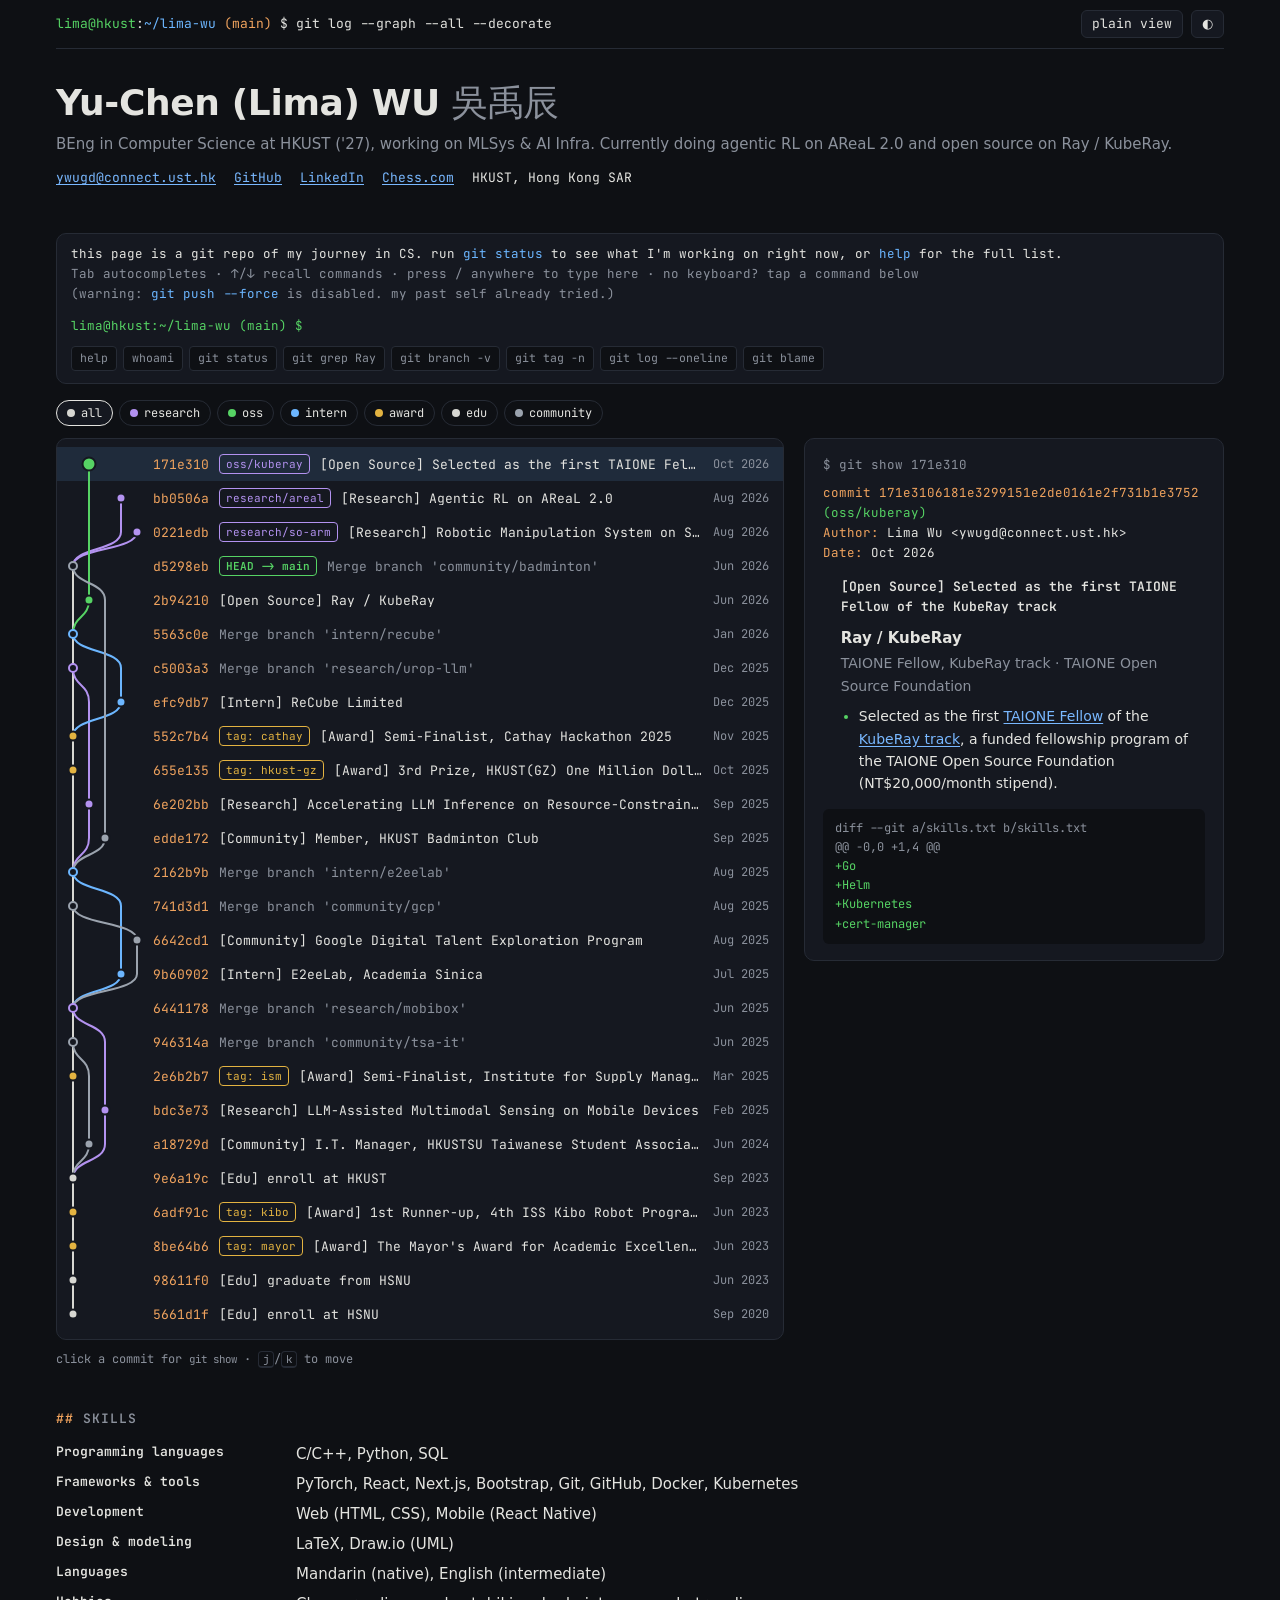
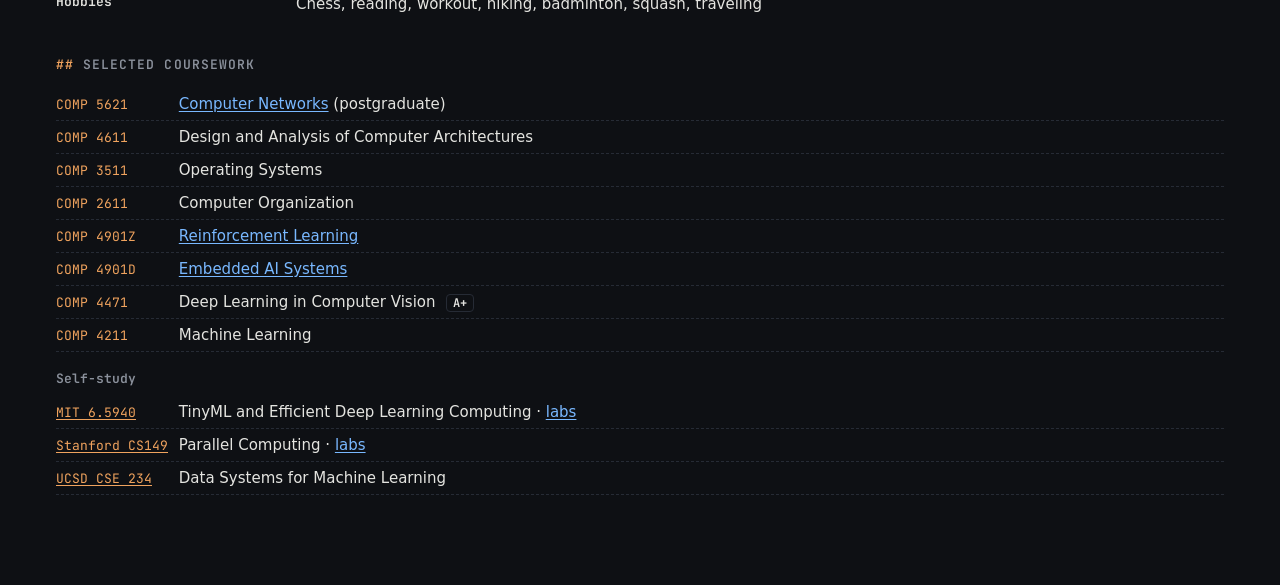
==== commit d2dd338e: "[update] link preview title" ====
--- a/index.html
+++ b/index.html
@@ -12,16 +12,16 @@
   <link rel="canonical" href="https://wuallen57730.github.io/">
   <link rel="sitemap" type="application/xml" href="sitemap.xml">
   <meta property="og:type" content="profile">
-  <meta property="og:title" content="Yu-Chen (Lima) WU (吳禹辰) | HKUST Computer Science">
+  <meta property="og:title" content="Lima WU | 吳禹辰">
   <meta property="og:description" content="Yu-Chen (Lima) WU (吳禹辰), Computer Science undergraduate at HKUST. ML systems and AI infrastructure: agentic RL on AReaL, open source on Ray / KubeRay.">
   <meta property="og:url" content="https://wuallen57730.github.io/">
-  <meta property="og:site_name" content="Lima Wu">
+  <meta property="og:site_name" content="Lima WU">
   <meta property="og:image" content="https://wuallen57730.github.io/assets/lima-wu.jpg">
   <meta property="og:image:alt" content="Portrait of Yu-Chen (Lima) WU (吳禹辰)">
   <meta property="profile:first_name" content="Yu-Chen">
   <meta property="profile:last_name" content="Wu">
   <meta name="twitter:card" content="summary">
-  <meta name="twitter:title" content="Yu-Chen (Lima) WU (吳禹辰) | HKUST Computer Science">
+  <meta name="twitter:title" content="Lima WU | 吳禹辰">
   <meta name="twitter:description" content="Computer Science undergraduate at HKUST working on ML systems and AI infrastructure.">
   <meta name="twitter:image" content="https://wuallen57730.github.io/assets/lima-wu.jpg">
   <meta name="twitter:image:alt" content="Portrait of Yu-Chen (Lima) WU (吳禹辰)">
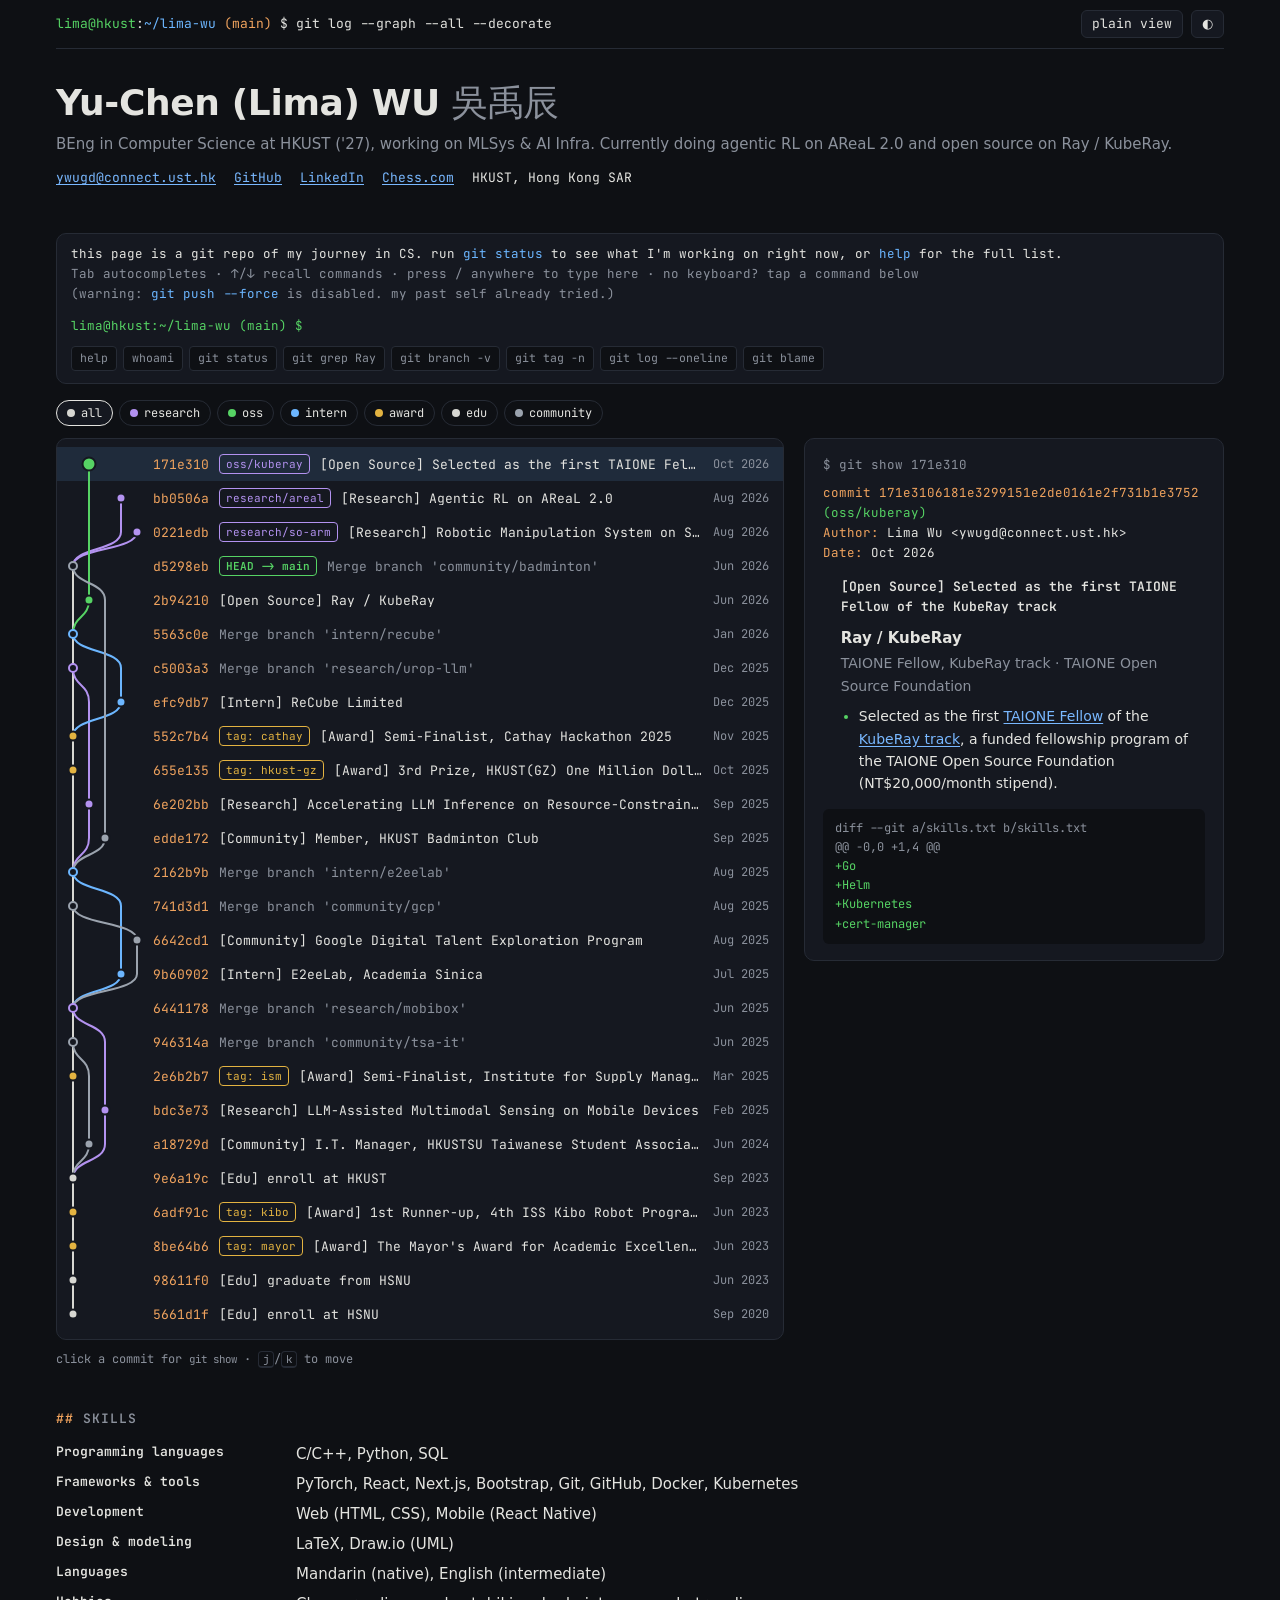
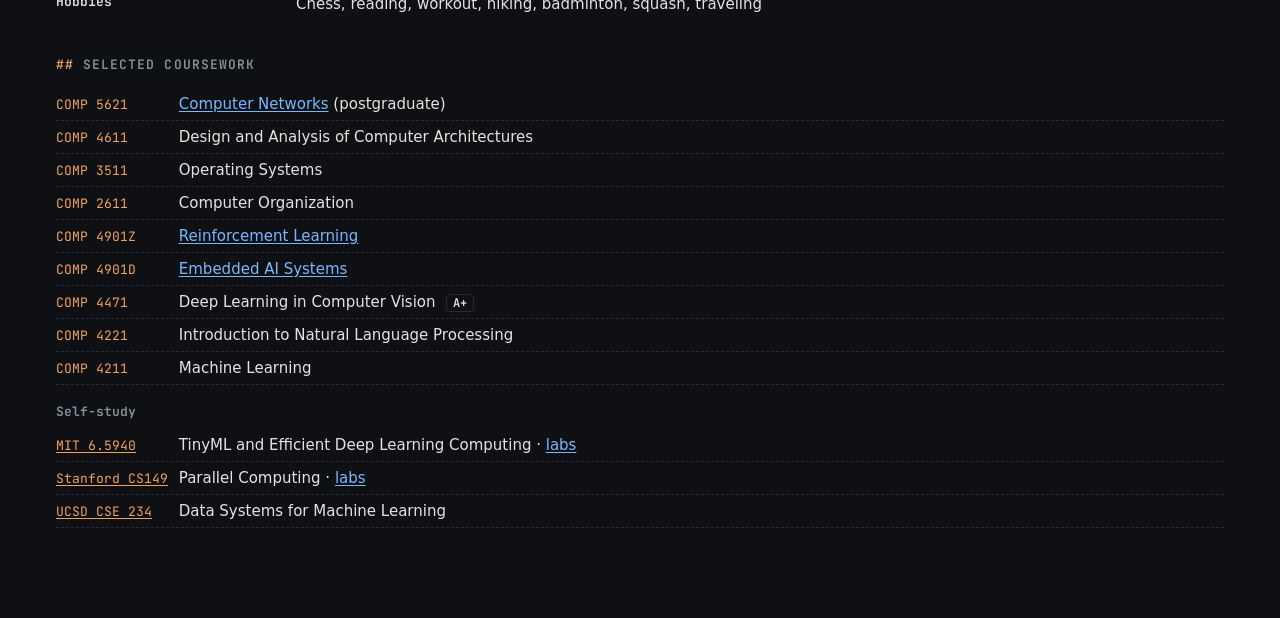
==== commit f214a718: "[update] coursework: add COMP 4221" ====
--- a/index.html
+++ b/index.html
@@ -462,6 +462,7 @@
           <li data-area="ml"><span class="code">COMP 4901Z</span> <a href="https://zjuchenlong.github.io/Teaching/25Fall_COMP4901Z/">Reinforcement Learning</a></li>
           <li data-area="systems"><span class="code">COMP 4901D</span> <a href="https://xmouyang.github.io/teaching/comp4901d-2026-spring/">Embedded AI Systems</a></li>
           <li data-area="ml"><span class="code">COMP 4471</span> Deep Learning in Computer Vision <span class="grade">A+</span></li>
+          <li data-area="ml"><span class="code">COMP 4221</span> Introduction to Natural Language Processing</li>
           <li data-area="ml"><span class="code">COMP 4211</span> Machine Learning</li>
         </ul>
         <h3>Self-study</h3>
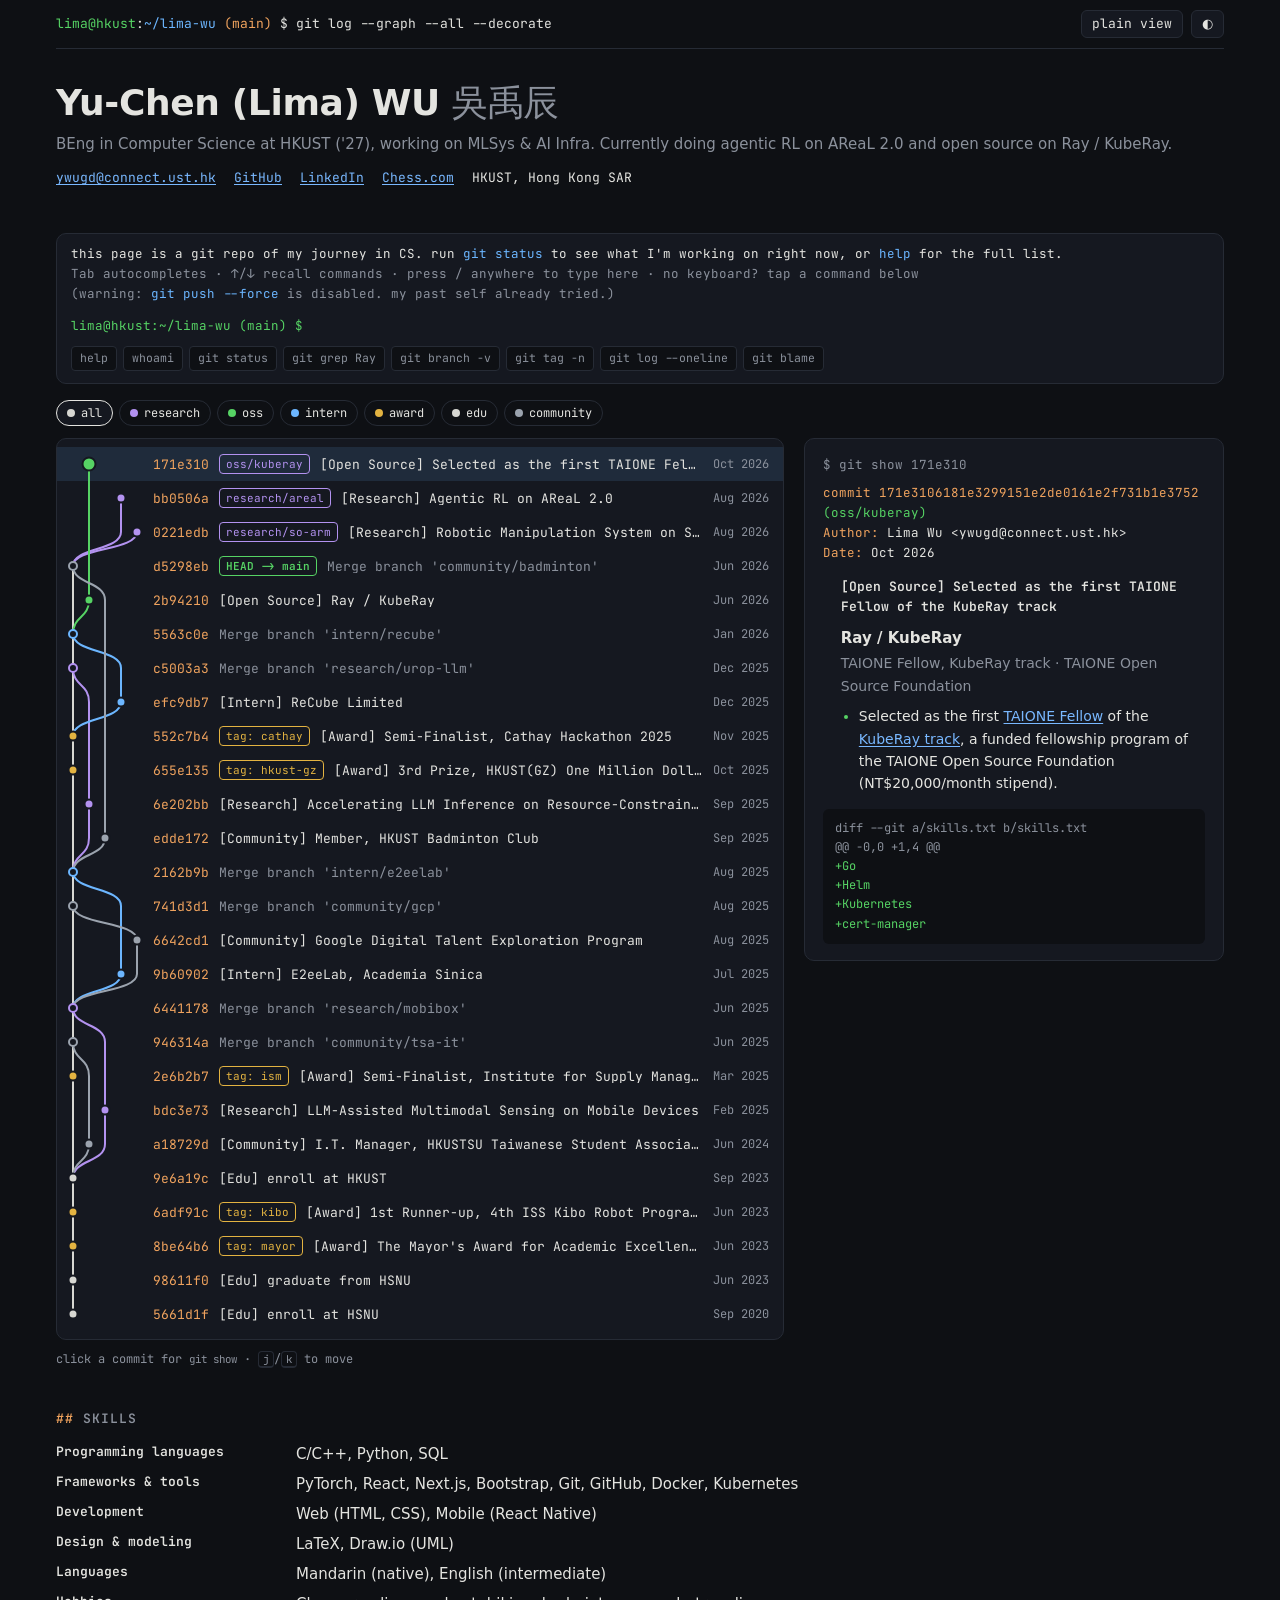
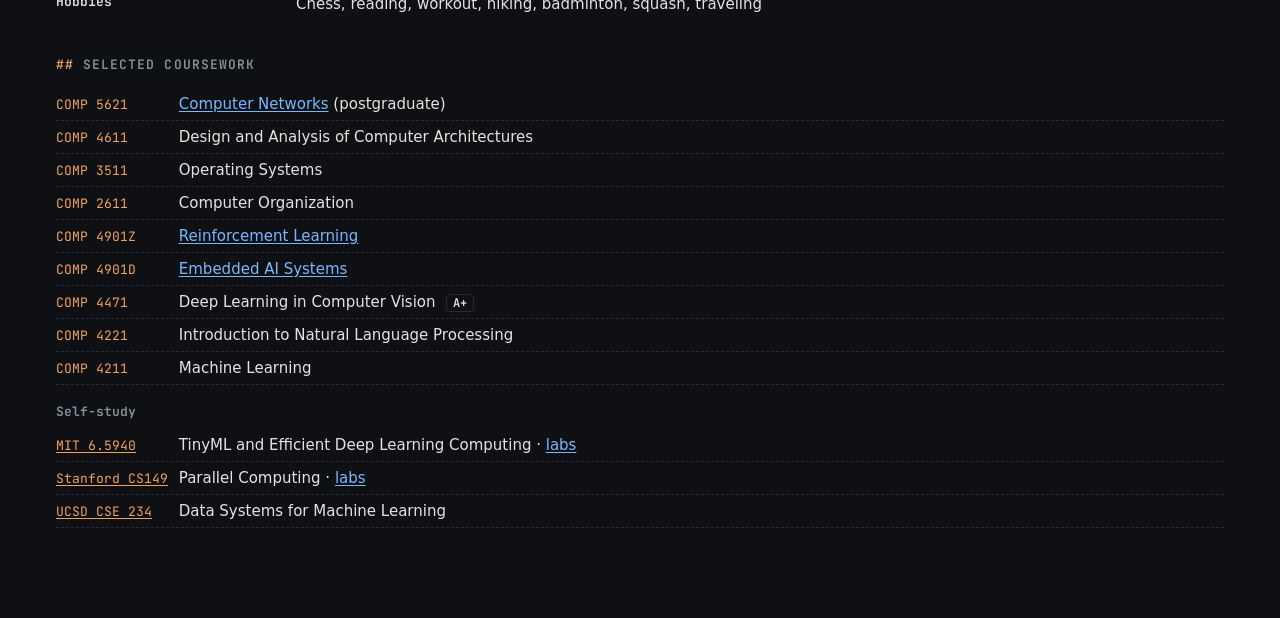
==== commit 89f3fb0e: "[update] AReaL: GRPO training results, debugging, expanded task set" ====
--- a/index.html
+++ b/index.html
@@ -161,10 +161,11 @@
           <ul>
             <li data-short="integrate executable-world agent into AReaL">
               Integrated a Code-as-World-style executable-world discovery agent
-              into AReaL 2.0's agent-service architecture (external-model, online
-              mode). An LLM writes a physical world specification, which is
-              compiled to MuJoCo, simulated, and checked against observations,
-              with up to 5 rounds of residual feedback to revise it.
+              into AReaL 2.0, first for external-model online collection and then
+              as an inline agent for local-model RL training. An LLM writes a
+              physical world specification, which is compiled to MuJoCo,
+              simulated, and checked against observations, with up to 5 rounds of
+              residual feedback to revise it.
             </li>
             <li data-short="rollout driver + parity check (7% → 37%)">
               Built the rollout driver, the session/reward interface (binary
@@ -174,13 +175,31 @@
               multi-turn revision raised task success from <strong>7%</strong>
               to <strong>37%</strong>.
             </li>
+            <li data-short="GRPO on Qwen3-4B: 76% → 91% success">
+              Trained Qwen3-4B with GRPO on 3 GPUs. After 36 steps, success on
+              validation tasks rose from <strong>76%</strong> to
+              <strong>91%</strong>, and first-try success from
+              <strong>23%</strong> to <strong>61%</strong>.
+            </li>
+            <li data-short="debug SDPA, FSDP weight sync, OOM">
+              Debugged the training stack end to end, including silent
+              contamination between packed sequences under SDPA, a shard-offset
+              error in FSDP weight sync, and out-of-memory failures. Ran a
+              controlled experiment on how to score over-long conversations.
+            </li>
+            <li data-short="task set: 7 physical families, 400 tasks">
+              Extended the task set to <strong>7</strong> physical families
+              (<strong>400</strong> tasks), adding rolling, bounce, momentum
+              transfer, oblique collision and ramps, with rotation observations
+              and restitution in MuJoCo.
+            </li>
             <li data-short="docs: Ray scheduler support (#1567)">
               Clarified Ray scheduler support in the agent workflow compatibility
               notes (<a href="https://github.com/areal-project/AReaL/pull/1567">#1567</a>).
               See <a href="https://github.com/areal-project/AReaL/pulls?q=is%3Apr+author%3Awuallen57730">my contributions</a>.
             </li>
           </ul>
-          <p class="tags">MuJoCo, Ray, Qwen3-Coder</p>
+          <p class="tags">MuJoCo, GRPO, Ray, SGLang, Qwen3</p>
         </article>
 
         <article class="entry" data-id="so-arm" data-kind="research">
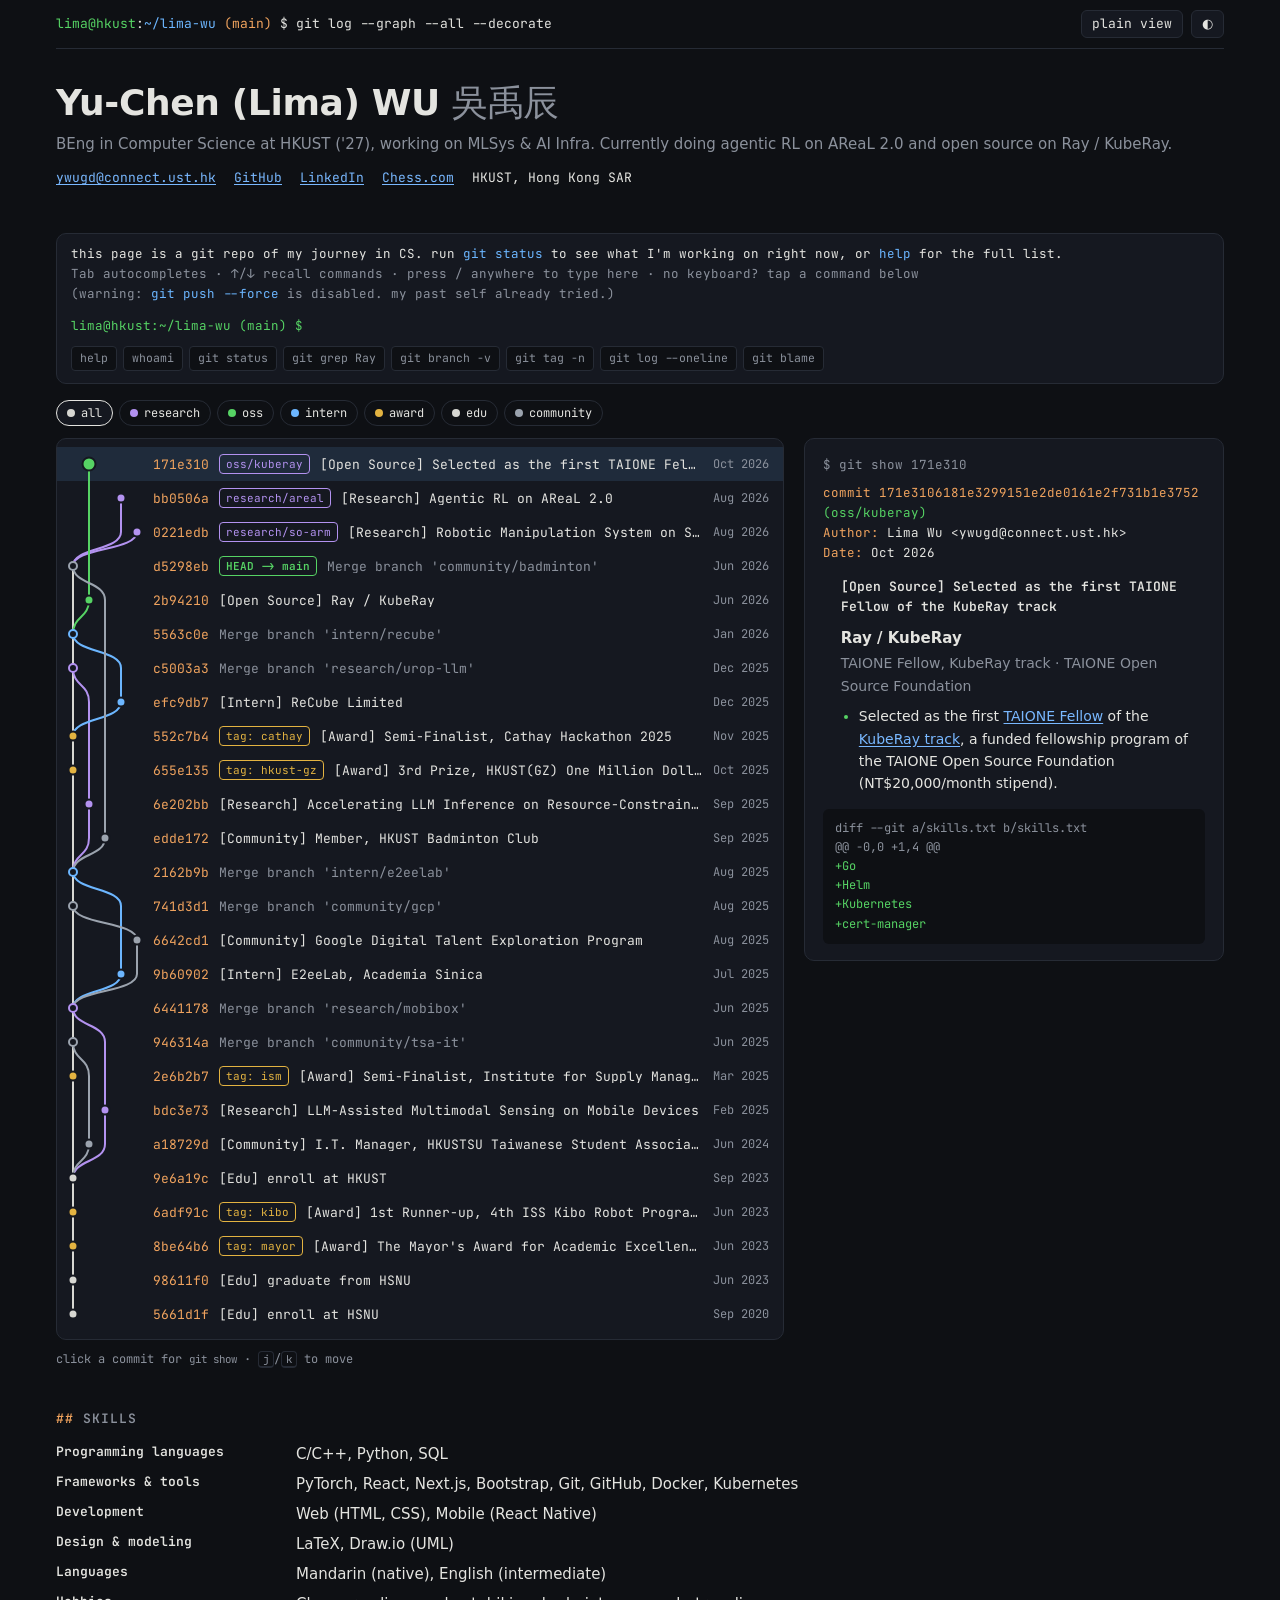
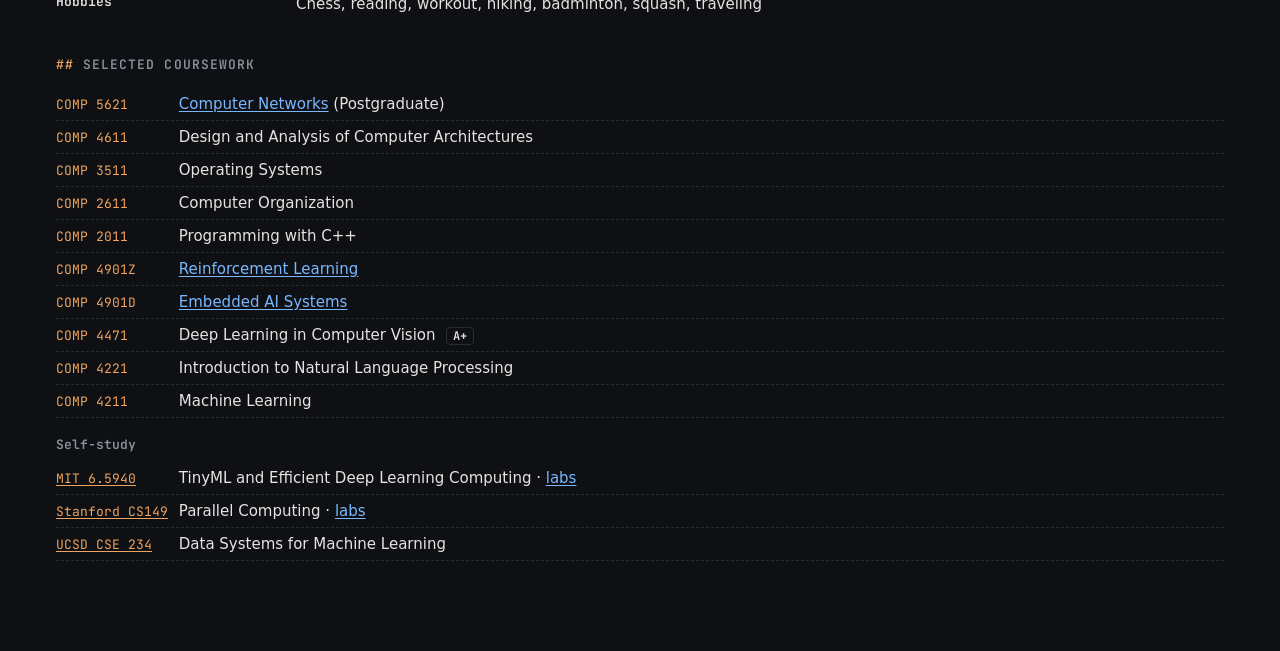
==== commit 31940480: "[update] coursework: add COMP 2011; format index.html with Prettier" ====
--- a/index.html
+++ b/index.html
@@ -1,498 +1,789 @@
 <!doctype html>
 <html lang="en">
-<head>
-  <meta charset="utf-8">
-  <meta name="viewport" content="width=device-width, initial-scale=1">
-  <title>Yu-Chen (Lima) WU (吳禹辰) | HKUST Computer Science</title>
-  <meta name="description" content="Yu-Chen (Lima) WU (吳禹辰; Lima Wu) is a Computer Science undergraduate at HKUST working on ML systems and AI infrastructure: agentic RL on AReaL and open source on Ray / KubeRay.">
-  <meta name="author" content="Yu-Chen (Lima) WU">
-  <meta name="robots" content="index, follow, max-image-preview:large">
-  <meta name="google-site-verification" content="8Khsgpq3MH5YGFDG2TX8dDJaIQtyvQ1JjS2bm86a3Vs" />
-  <meta name="theme-color" content="#0e1014">
-  <link rel="canonical" href="https://wuallen57730.github.io/">
-  <link rel="sitemap" type="application/xml" href="sitemap.xml">
-  <meta property="og:type" content="profile">
-  <meta property="og:title" content="Lima WU | 吳禹辰">
-  <meta property="og:description" content="Yu-Chen (Lima) WU (吳禹辰), Computer Science undergraduate at HKUST. ML systems and AI infrastructure: agentic RL on AReaL, open source on Ray / KubeRay.">
-  <meta property="og:url" content="https://wuallen57730.github.io/">
-  <meta property="og:site_name" content="Lima WU">
-  <meta property="og:image" content="https://wuallen57730.github.io/assets/lima-wu.jpg">
-  <meta property="og:image:alt" content="Portrait of Yu-Chen (Lima) WU (吳禹辰)">
-  <meta property="profile:first_name" content="Yu-Chen">
-  <meta property="profile:last_name" content="Wu">
-  <meta name="twitter:card" content="summary">
-  <meta name="twitter:title" content="Lima WU | 吳禹辰">
-  <meta name="twitter:description" content="Computer Science undergraduate at HKUST working on ML systems and AI infrastructure.">
-  <meta name="twitter:image" content="https://wuallen57730.github.io/assets/lima-wu.jpg">
-  <meta name="twitter:image:alt" content="Portrait of Yu-Chen (Lima) WU (吳禹辰)">
-  <script type="application/ld+json">
-  {
-    "@context": "https://schema.org",
-    "@type": "ProfilePage",
-    "@id": "https://wuallen57730.github.io/#profile",
-    "url": "https://wuallen57730.github.io/",
-    "name": "Yu-Chen (Lima) WU (吳禹辰) | HKUST Computer Science",
-    "description": "Personal homepage of Yu-Chen (Lima) WU, a Computer Science undergraduate at HKUST working on ML systems and AI infrastructure.",
-    "inLanguage": "en",
-    "mainEntity": {
-      "@type": "Person",
-      "@id": "https://wuallen57730.github.io/#person",
-      "name": "Yu-Chen Wu",
-      "alternateName": ["Lima Wu", "Yu-Chen (Lima) WU", "Wu Yu-Chen", "吳禹辰"],
-      "givenName": "Yu-Chen",
-      "familyName": "Wu",
-      "url": "https://wuallen57730.github.io/",
-      "image": "https://wuallen57730.github.io/assets/lima-wu.jpg",
-      "email": "mailto:ywugd@connect.ust.hk",
-      "description": "Computer Science undergraduate at The Hong Kong University of Science and Technology (HKUST).",
-      "affiliation": {
-        "@type": "CollegeOrUniversity",
-        "name": "The Hong Kong University of Science and Technology",
-        "alternateName": "HKUST",
-        "url": "https://hkust.edu.hk/"
-      },
-      "knowsAbout": ["Machine learning systems", "AI infrastructure", "Reinforcement learning", "Ray", "Kubernetes", "Large language models"],
-      "sameAs": [
-        "https://github.com/wuallen57730",
-        "https://www.linkedin.com/in/lima-wu/"
-      ]
-    }
-  }
-  </script>
-  <script type="application/ld+json">
-  {
-    "@context": "https://schema.org",
-    "@type": "WebSite",
-    "@id": "https://wuallen57730.github.io/#website",
-    "url": "https://wuallen57730.github.io/",
-    "name": "Lima Wu",
-    "alternateName": ["Yu-Chen Wu", "吳禹辰"],
-    "inLanguage": "en",
-    "publisher": {"@id": "https://wuallen57730.github.io/#person"}
-  }
-  </script>
-  <link rel="icon" type="image/svg+xml" href="data:image/svg+xml,%3Csvg xmlns='http://www.w3.org/2000/svg' viewBox='0 0 32 32'%3E%3Crect width='32' height='32' rx='7' fill='%2311845b'/%3E%3Cpath d='M11 8v16M11 19c0-5 10-3 10-9' stroke='white' stroke-width='2.5' fill='none'/%3E%3Ccircle cx='11' cy='8' r='3' fill='white'/%3E%3Ccircle cx='11' cy='24' r='3' fill='white'/%3E%3Ccircle cx='21' cy='9' r='3' fill='white'/%3E%3C/svg%3E">
-  <link rel="preconnect" href="https://fonts.googleapis.com">
-  <link rel="preconnect" href="https://fonts.gstatic.com" crossorigin>
-  <link rel="stylesheet" href="https://fonts.googleapis.com/css2?family=JetBrains+Mono:wght@400;600&display=swap">
-  <link rel="stylesheet" href="style.css">
-  <script>
-    // dark by default; light only if the visitor picked it with the theme button
-    var t = null;
-    try { t = localStorage.getItem("gitlog-theme"); } catch (e) {}
-    document.documentElement.setAttribute("data-theme", t === "light" ? "light" : "dark");
-  </script>
-</head>
-<body>
-  <div class="shell">
-    <header class="topbar">
-      <p class="prompt">
-        <span class="p-user">lima@hkust</span>:<span class="p-path">~/lima-wu</span>
-        <span class="p-branch">(main)</span> $ <span class="p-cmd">git log --graph --all --decorate</span>
-      </p>
-      <div class="actions">
-        <button type="button" id="view-toggle">plain view</button>
-        <button type="button" id="theme-toggle" aria-label="Toggle light or dark theme">◐</button>
-      </div>
-    </header>
-
-    <!--
+  <head>
+    <meta charset="utf-8" />
+    <meta name="viewport" content="width=device-width, initial-scale=1" />
+    <title>Yu-Chen (Lima) WU (吳禹辰) | HKUST Computer Science</title>
+    <meta
+      name="description"
+      content="Yu-Chen (Lima) WU (吳禹辰; Lima Wu) is a Computer Science undergraduate at HKUST working on ML systems and AI infrastructure: agentic RL on AReaL and open source on Ray / KubeRay."
+    />
+    <meta name="author" content="Yu-Chen (Lima) WU" />
+    <meta name="robots" content="index, follow, max-image-preview:large" />
+    <meta
+      name="google-site-verification"
+      content="8Khsgpq3MH5YGFDG2TX8dDJaIQtyvQ1JjS2bm86a3Vs"
+    />
+    <meta name="theme-color" content="#0e1014" />
+    <link rel="canonical" href="https://wuallen57730.github.io/" />
+    <link rel="sitemap" type="application/xml" href="sitemap.xml" />
+    <meta property="og:type" content="profile" />
+    <meta property="og:title" content="Lima WU | 吳禹辰" />
+    <meta
+      property="og:description"
+      content="Yu-Chen (Lima) WU (吳禹辰), Computer Science undergraduate at HKUST. ML systems and AI infrastructure: agentic RL on AReaL, open source on Ray / KubeRay."
+    />
+    <meta property="og:url" content="https://wuallen57730.github.io/" />
+    <meta property="og:site_name" content="Lima WU" />
+    <meta
+      property="og:image"
+      content="https://wuallen57730.github.io/assets/lima-wu.jpg"
+    />
+    <meta
+      property="og:image:alt"
+      content="Portrait of Yu-Chen (Lima) WU (吳禹辰)"
+    />
+    <meta property="profile:first_name" content="Yu-Chen" />
+    <meta property="profile:last_name" content="Wu" />
+    <meta name="twitter:card" content="summary" />
+    <meta name="twitter:title" content="Lima WU | 吳禹辰" />
+    <meta
+      name="twitter:description"
+      content="Computer Science undergraduate at HKUST working on ML systems and AI infrastructure."
+    />
+    <meta
+      name="twitter:image"
+      content="https://wuallen57730.github.io/assets/lima-wu.jpg"
+    />
+    <meta
+      name="twitter:image:alt"
+      content="Portrait of Yu-Chen (Lima) WU (吳禹辰)"
+    />
+    <script type="application/ld+json">
+      {
+        "@context": "https://schema.org",
+        "@type": "ProfilePage",
+        "@id": "https://wuallen57730.github.io/#profile",
+        "url": "https://wuallen57730.github.io/",
+        "name": "Yu-Chen (Lima) WU (吳禹辰) | HKUST Computer Science",
+        "description": "Personal homepage of Yu-Chen (Lima) WU, a Computer Science undergraduate at HKUST working on ML systems and AI infrastructure.",
+        "inLanguage": "en",
+        "mainEntity": {
+          "@type": "Person",
+          "@id": "https://wuallen57730.github.io/#person",
+          "name": "Yu-Chen Wu",
+          "alternateName": [
+            "Lima Wu",
+            "Yu-Chen (Lima) WU",
+            "Wu Yu-Chen",
+            "吳禹辰"
+          ],
+          "givenName": "Yu-Chen",
+          "familyName": "Wu",
+          "url": "https://wuallen57730.github.io/",
+          "image": "https://wuallen57730.github.io/assets/lima-wu.jpg",
+          "email": "mailto:ywugd@connect.ust.hk",
+          "description": "Computer Science undergraduate at The Hong Kong University of Science and Technology (HKUST).",
+          "affiliation": {
+            "@type": "CollegeOrUniversity",
+            "name": "The Hong Kong University of Science and Technology",
+            "alternateName": "HKUST",
+            "url": "https://hkust.edu.hk/"
+          },
+          "knowsAbout": [
+            "Machine learning systems",
+            "AI infrastructure",
+            "Reinforcement learning",
+            "Ray",
+            "Kubernetes",
+            "Large language models"
+          ],
+          "sameAs": [
+            "https://github.com/wuallen57730",
+            "https://www.linkedin.com/in/lima-wu/"
+          ]
+        }
+      }
+    </script>
+    <script type="application/ld+json">
+      {
+        "@context": "https://schema.org",
+        "@type": "WebSite",
+        "@id": "https://wuallen57730.github.io/#website",
+        "url": "https://wuallen57730.github.io/",
+        "name": "Lima Wu",
+        "alternateName": ["Yu-Chen Wu", "吳禹辰"],
+        "inLanguage": "en",
+        "publisher": { "@id": "https://wuallen57730.github.io/#person" }
+      }
+    </script>
+    <link
+      rel="icon"
+      type="image/svg+xml"
+      href="data:image/svg+xml,%3Csvg xmlns='http://www.w3.org/2000/svg' viewBox='0 0 32 32'%3E%3Crect width='32' height='32' rx='7' fill='%2311845b'/%3E%3Cpath d='M11 8v16M11 19c0-5 10-3 10-9' stroke='white' stroke-width='2.5' fill='none'/%3E%3Ccircle cx='11' cy='8' r='3' fill='white'/%3E%3Ccircle cx='11' cy='24' r='3' fill='white'/%3E%3Ccircle cx='21' cy='9' r='3' fill='white'/%3E%3C/svg%3E"
+    />
+    <link rel="preconnect" href="https://fonts.googleapis.com" />
+    <link rel="preconnect" href="https://fonts.gstatic.com" crossorigin />
+    <link
+      rel="stylesheet"
+      href="https://fonts.googleapis.com/css2?family=JetBrains+Mono:wght@400;600&display=swap"
+    />
+    <link rel="stylesheet" href="style.css" />
+    <script>
+      // dark by default; light only if the visitor picked it with the theme button
+      var t = null;
+      try {
+        t = localStorage.getItem("gitlog-theme");
+      } catch (e) {}
+      document.documentElement.setAttribute(
+        "data-theme",
+        t === "light" ? "light" : "dark",
+      );
+    </script>
+  </head>
+  <body>
+    <div class="shell">
+      <header class="topbar">
+        <p class="prompt">
+          <span class="p-user">lima@hkust</span>:<span class="p-path"
+            >~/lima-wu</span
+          >
+          <span class="p-branch">(main)</span> $
+          <span class="p-cmd">git log --graph --all --decorate</span>
+        </p>
+        <div class="actions">
+          <button type="button" id="view-toggle">plain view</button>
+          <button
+            type="button"
+            id="theme-toggle"
+            aria-label="Toggle light or dark theme"
+          >
+            ◐
+          </button>
+        </div>
+      </header>
+
+      <!--
       CONTENT — the single source of truth for this page.
       Every view reads the .entry articles below; edit text here, not in app.js.
       Same block is used by all four prototypes (gitlog / trace / nvsmi / ray).
       data-after / data-output are only drawn by the ray version (dependency graph).
     -->
-    <main id="content">
-      <nav class="toc" aria-label="On this page">
-        <p class="toc-h">On this page</p>
-        <ol>
-          <li><a href="#about">About</a></li>
-          <li><a href="#research">Research</a></li>
-          <li><a href="#open-source">Open Source</a></li>
-          <li><a href="#industry">Industry</a></li>
-          <li><a href="#education">Education</a></li>
-          <li><a href="#awards">Honors &amp; Awards</a></li>
-          <li><a href="#community">Community</a></li>
-          <li><a href="#skills">Skills</a></li>
-          <li><a href="#coursework">Coursework</a></li>
-        </ol>
-      </nav>
-
-      <header class="profile" id="about">
-        <h1>Yu-Chen (Lima) WU <span lang="zh-Hant">吳禹辰</span></h1>
-        <p class="lede">
-          BEng in Computer Science at HKUST ('27), working on MLSys &amp; AI Infra.
-          Currently doing agentic RL on AReaL 2.0 and open source on Ray / KubeRay.
-        </p>
-        <ul class="links">
-          <li><a href="mailto:ywugd@connect.ust.hk">ywugd@connect.ust.hk</a></li>
-          <li><a href="https://github.com/wuallen57730">GitHub</a></li>
-          <li><a href="https://www.linkedin.com/in/lima-wu/">LinkedIn</a></li>
-          <li><a href="https://www.chess.com/member/allenalvin">Chess.com</a></li>
-          <li>HKUST, Hong Kong SAR</li>
-        </ul>
-      </header>
-
-      <section class="view" id="log-view" aria-label="Experience as a git history">
-        <div class="console" id="console">
-          <div class="console-out" id="console-out" role="log" aria-live="polite" aria-label="Shell output"></div>
-          <label class="console-line">
-            <span class="c-ps1">lima@hkust:<span class="c-path">~/lima-wu</span> <span class="c-branch">(main)</span> $</span>
-            <input id="console-in" type="text" autocomplete="off" autocapitalize="off" autocorrect="off" spellcheck="false" aria-label="Type a command, for example help">
-          </label>
-          <div class="console-chips" id="console-chips" aria-label="Quick commands"></div>
-        </div>
-        <div class="filters" id="filters" role="toolbar" aria-label="Filter by branch type"></div>
-        <div class="log-layout">
-          <div class="log" id="log"></div>
-          <aside class="show" id="show" aria-live="polite"></aside>
-        </div>
-        <p class="hint">click a commit for <code>git show</code> · <kbd>j</kbd>/<kbd>k</kbd> to move</p>
-      </section>
-
-      <section class="timeline-section" id="research">
-        <h2>Research</h2>
-
-        <article class="entry" data-id="areal" data-kind="research" data-ongoing data-after="urop-llm" data-output="PR #1567">
-          <h3>Agentic RL on AReaL 2.0</h3>
-          <p class="when"><time datetime="2026-08">Aug 2026</time> – Present</p>
-          <p class="meta">Undergraduate Research, supervised by <a href="https://binhangyuan.github.io/site/">Prof. Binhang YUAN</a></p>
-          <p class="where">HKUST CSE</p>
-          <ul>
-            <li data-short="integrate executable-world agent into AReaL">
-              Integrated a Code-as-World-style executable-world discovery agent
-              into AReaL 2.0, first for external-model online collection and then
-              as an inline agent for local-model RL training. An LLM writes a
-              physical world specification, which is compiled to MuJoCo,
-              simulated, and checked against observations, with up to 5 rounds of
-              residual feedback to revise it.
-            </li>
-            <li data-short="rollout driver + parity check (7% → 37%)">
-              Built the rollout driver, the session/reward interface (binary
-              verifier reward), and a turn-by-turn parity check against
-              AReaL-stored trajectories. In a Qwen3-Coder pilot,
-              <strong>30/30</strong> trajectories passed the parity check, and
-              multi-turn revision raised task success from <strong>7%</strong>
-              to <strong>37%</strong>.
-            </li>
-            <li data-short="GRPO on Qwen3-4B: 76% → 91% success">
-              Trained Qwen3-4B with GRPO on 3 GPUs. After 36 steps, success on
-              validation tasks rose from <strong>76%</strong> to
-              <strong>91%</strong>, and first-try success from
-              <strong>23%</strong> to <strong>61%</strong>.
-            </li>
-            <li data-short="debug SDPA, FSDP weight sync, OOM">
-              Debugged the training stack end to end, including silent
-              contamination between packed sequences under SDPA, a shard-offset
-              error in FSDP weight sync, and out-of-memory failures. Ran a
-              controlled experiment on how to score over-long conversations.
-            </li>
-            <li data-short="task set: 7 physical families, 400 tasks">
-              Extended the task set to <strong>7</strong> physical families
-              (<strong>400</strong> tasks), adding rolling, bounce, momentum
-              transfer, oblique collision and ramps, with rotation observations
-              and restitution in MuJoCo.
-            </li>
-            <li data-short="docs: Ray scheduler support (#1567)">
-              Clarified Ray scheduler support in the agent workflow compatibility
-              notes (<a href="https://github.com/areal-project/AReaL/pull/1567">#1567</a>).
-              See <a href="https://github.com/areal-project/AReaL/pulls?q=is%3Apr+author%3Awuallen57730">my contributions</a>.
-            </li>
+      <main id="content">
+        <nav class="toc" aria-label="On this page">
+          <p class="toc-h">On this page</p>
+          <ol>
+            <li><a href="#about">About</a></li>
+            <li><a href="#research">Research</a></li>
+            <li><a href="#open-source">Open Source</a></li>
+            <li><a href="#industry">Industry</a></li>
+            <li><a href="#education">Education</a></li>
+            <li><a href="#awards">Honors &amp; Awards</a></li>
+            <li><a href="#community">Community</a></li>
+            <li><a href="#skills">Skills</a></li>
+            <li><a href="#coursework">Coursework</a></li>
+          </ol>
+        </nav>
+
+        <header class="profile" id="about">
+          <h1>Yu-Chen (Lima) WU <span lang="zh-Hant">吳禹辰</span></h1>
+          <p class="lede">
+            BEng in Computer Science at HKUST ('27), working on MLSys &amp; AI
+            Infra. Currently doing agentic RL on AReaL 2.0 and open source on
+            Ray / KubeRay.
+          </p>
+          <ul class="links">
+            <li>
+              <a href="mailto:ywugd@connect.ust.hk">ywugd@connect.ust.hk</a>
+            </li>
+            <li><a href="https://github.com/wuallen57730">GitHub</a></li>
+            <li><a href="https://www.linkedin.com/in/lima-wu/">LinkedIn</a></li>
+            <li>
+              <a href="https://www.chess.com/member/allenalvin">Chess.com</a>
+            </li>
+            <li>HKUST, Hong Kong SAR</li>
           </ul>
-          <p class="tags">MuJoCo, GRPO, Ray, SGLang, Qwen3</p>
-        </article>
-
-        <article class="entry" data-id="so-arm" data-kind="research">
-          <h3>Robotic Manipulation System on SO-ARM101</h3>
-          <p class="when"><time datetime="2026-08">Aug 2026</time> – <time datetime="2027-05">May 2027</time></p>
-          <p class="meta">Final Year Project, supervised by <a href="https://cse.hkust.edu.hk/~thjcheung/index.html">Dr. Tsz-Him Cheung, James</a></p>
-          <p class="where">HKUST CSE</p>
-          <ul>
-            <li data-short="LeRobot stack: teleop data → policy → robot">
-              Building an end-to-end manipulation stack on the SO-ARM101 arm with
-              LeRobot, covering teleoperated data collection, policy training,
-              and on-robot deployment.
+        </header>
+
+        <section
+          class="view"
+          id="log-view"
+          aria-label="Experience as a git history"
+        >
+          <div class="console" id="console">
+            <div
+              class="console-out"
+              id="console-out"
+              role="log"
+              aria-live="polite"
+              aria-label="Shell output"
+            ></div>
+            <label class="console-line">
+              <span class="c-ps1"
+                >lima@hkust:<span class="c-path">~/lima-wu</span>
+                <span class="c-branch">(main)</span> $</span
+              >
+              <input
+                id="console-in"
+                type="text"
+                autocomplete="off"
+                autocapitalize="off"
+                autocorrect="off"
+                spellcheck="false"
+                aria-label="Type a command, for example help"
+              />
+            </label>
+            <div
+              class="console-chips"
+              id="console-chips"
+              aria-label="Quick commands"
+            ></div>
+          </div>
+          <div
+            class="filters"
+            id="filters"
+            role="toolbar"
+            aria-label="Filter by branch type"
+          ></div>
+          <div class="log-layout">
+            <div class="log" id="log"></div>
+            <aside class="show" id="show" aria-live="polite"></aside>
+          </div>
+          <p class="hint">
+            click a commit for <code>git show</code> · <kbd>j</kbd>/<kbd>k</kbd>
+            to move
+          </p>
+        </section>
+
+        <section class="timeline-section" id="research">
+          <h2>Research</h2>
+
+          <article
+            class="entry"
+            data-id="areal"
+            data-kind="research"
+            data-ongoing
+            data-after="urop-llm"
+            data-output="PR #1567"
+          >
+            <h3>Agentic RL on AReaL 2.0</h3>
+            <p class="when">
+              <time datetime="2026-08">Aug 2026</time> – Present
+            </p>
+            <p class="meta">
+              Undergraduate Research, supervised by
+              <a href="https://binhangyuan.github.io/site/"
+                >Prof. Binhang YUAN</a
+              >
+            </p>
+            <p class="where">HKUST CSE</p>
+            <ul>
+              <li data-short="integrate executable-world agent into AReaL">
+                Integrated a Code-as-World-style executable-world discovery
+                agent into AReaL 2.0, first for external-model online collection
+                and then as an inline agent for local-model RL training. An LLM
+                writes a physical world specification, which is compiled to
+                MuJoCo, simulated, and checked against observations, with up to
+                5 rounds of residual feedback to revise it.
+              </li>
+              <li data-short="rollout driver + parity check (7% → 37%)">
+                Built the rollout driver, the session/reward interface (binary
+                verifier reward), and a turn-by-turn parity check against
+                AReaL-stored trajectories. In a Qwen3-Coder pilot,
+                <strong>30/30</strong> trajectories passed the parity check, and
+                multi-turn revision raised task success from
+                <strong>7%</strong> to <strong>37%</strong>.
+              </li>
+              <li data-short="GRPO on Qwen3-4B: 76% → 91% success">
+                Trained Qwen3-4B with GRPO on 3 GPUs. After 36 steps, success on
+                validation tasks rose from <strong>76%</strong> to
+                <strong>91%</strong>, and first-try success from
+                <strong>23%</strong> to <strong>61%</strong>.
+              </li>
+              <li data-short="debug SDPA, FSDP weight sync, OOM">
+                Debugged the training stack end to end, including silent
+                contamination between packed sequences under SDPA, a
+                shard-offset error in FSDP weight sync, and out-of-memory
+                failures. Ran a controlled experiment on how to score over-long
+                conversations.
+              </li>
+              <li data-short="task set: 7 physical families, 400 tasks">
+                Extended the task set to <strong>7</strong> physical families
+                (<strong>400</strong> tasks), adding rolling, bounce, momentum
+                transfer, oblique collision and ramps, with rotation
+                observations and restitution in MuJoCo.
+              </li>
+              <li data-short="docs: Ray scheduler support (#1567)">
+                Clarified Ray scheduler support in the agent workflow
+                compatibility notes (<a
+                  href="https://github.com/areal-project/AReaL/pull/1567"
+                  >#1567</a
+                >). See
+                <a
+                  href="https://github.com/areal-project/AReaL/pulls?q=is%3Apr+author%3Awuallen57730"
+                  >my contributions</a
+                >.
+              </li>
+            </ul>
+            <p class="tags">MuJoCo, GRPO, Ray, SGLang, Qwen3</p>
+          </article>
+
+          <article class="entry" data-id="so-arm" data-kind="research">
+            <h3>Robotic Manipulation System on SO-ARM101</h3>
+            <p class="when">
+              <time datetime="2026-08">Aug 2026</time> –
+              <time datetime="2027-05">May 2027</time>
+            </p>
+            <p class="meta">
+              Final Year Project, supervised by
+              <a href="https://cse.hkust.edu.hk/~thjcheung/index.html"
+                >Dr. Tsz-Him Cheung, James</a
+              >
+            </p>
+            <p class="where">HKUST CSE</p>
+            <ul>
+              <li data-short="LeRobot stack: teleop data → policy → robot">
+                Building an end-to-end manipulation stack on the SO-ARM101 arm
+                with LeRobot, covering teleoperated data collection, policy
+                training, and on-robot deployment.
+              </li>
+            </ul>
+            <p class="tags">LeRobot</p>
+          </article>
+
+          <article
+            class="entry"
+            data-id="urop-llm"
+            data-kind="research"
+            data-after="mobibox"
+            data-output="on-device LLM agents"
+          >
+            <h3>Accelerating LLM Inference on Resource-Constrained Devices</h3>
+            <p class="when">
+              <time datetime="2025-09">Sep 2025</time> –
+              <time datetime="2025-12">Dec 2025</time>
+            </p>
+            <p class="meta">
+              Undergraduate Research Assistant (UROP), supervised by
+              <a href="https://xmouyang.github.io/">Prof. Xiaomin OUYANG</a>
+            </p>
+            <p class="where">HKUST CSE</p>
+            <ul>
+              <li data-short="GUI LLM agents on mobile hardware">
+                Investigated GUI-capable LLM agents on resource-constrained
+                mobile hardware, collaborating closely with a PhD mentor.
+              </li>
+            </ul>
+          </article>
+
+          <article
+            class="entry"
+            data-id="mobibox"
+            data-kind="research"
+            data-output="MobiBox app"
+          >
+            <h3>LLM-Assisted Multimodal Sensing on Mobile Devices</h3>
+            <p class="when">
+              <time datetime="2025-02">Feb 2025</time> –
+              <time datetime="2025-06">Jun 2025</time>
+            </p>
+            <p class="meta">
+              Undergraduate Research Assistant (UROP), supervised by
+              <a href="https://xmouyang.github.io/">Prof. Xiaomin OUYANG</a>
+            </p>
+            <p class="where">HKUST CSE</p>
+            <ul>
+              <li data-short="MobiBox Android app">
+                Built the <strong>MobiBox</strong> Android app to run multimodal
+                sensing workflows for smartphone-based activity analysis.
+              </li>
+              <li data-short="fix on-device data collection">
+                Addressed front-end debugging and on-device data collection
+                issues to stabilize field deployments.
+              </li>
+            </ul>
+            <p class="tags">Android</p>
+          </article>
+        </section>
+
+        <section class="timeline-section" id="open-source">
+          <h2>Open Source</h2>
+
+          <article
+            class="entry"
+            data-id="kuberay"
+            data-kind="oss"
+            data-ongoing
+            data-after="areal"
+          >
+            <h3>Ray / KubeRay</h3>
+            <p class="when">
+              <time datetime="2026-06">Jun 2026</time> – Present
+            </p>
+            <p class="meta">TAIONE Fellow, KubeRay track</p>
+            <p class="where">TAIONE Open Source Foundation</p>
+            <ul>
+              <li
+                data-short="first TAIONE Fellow, KubeRay track"
+                data-commit="Selected as the first TAIONE Fellow of the KubeRay track"
+                data-date="2026-10"
+              >
+                Selected as the first
+                <a href="https://taione.org/fellowship/about">TAIONE Fellow</a>
+                of the
+                <a href="https://github.com/opensource4you/readme/pull/52"
+                  >KubeRay track</a
+                >, a funded fellowship program of the TAIONE Open Source
+                Foundation (NT$20,000/month stipend).
+              </li>
+              <li data-short="6 merged upstream PRs">
+                Contributed <strong>6</strong> merged upstream PRs to
+                <a href="https://github.com/ray-project/ray">Ray</a> &amp;
+                <a href="https://github.com/kuberay-project/kuberay">KubeRay</a
+                >, the Kubernetes operator for Ray clusters. See
+                <a
+                  href="https://github.com/search?q=is%3Apr+author%3Awuallen57730+org%3Aray-project+org%3Akuberay-project&amp;type=pullrequests"
+                  >my contributions on GitHub</a
+                >.
+              </li>
+              <li data-short="helm: expose Ingress in RayCluster chart">
+                Exposed Ingress configuration (<code>enableIngress</code>,
+                <code>ingressOptions</code>) in the RayCluster Helm chart,
+                letting users set up the Ray dashboard's Ingress through Helm
+                with backward-compatible defaults, and documented it in the
+                official Ray docs.
+              </li>
+              <li data-short="test: mTLS autoscaling e2e + History Server">
+                Added an e2e test for autoscaling on mTLS-enabled RayClusters
+                and Go unit tests for the KubeRay History Server, covering
+                cert-manager certificate updates on scale-up/down and the task
+                lineage summary.
+              </li>
+            </ul>
+            <p class="tags">Go, Helm, Kubernetes, cert-manager</p>
+          </article>
+        </section>
+
+        <section class="timeline-section" id="industry">
+          <h2>Industry</h2>
+
+          <article class="entry" data-id="recube" data-kind="work">
+            <h3><a href="https://recube.hk/en/">ReCube Limited</a></h3>
+            <p class="when">
+              <time datetime="2025-12">Dec 2025</time> –
+              <time datetime="2026-01">Jan 2026</time>
+            </p>
+            <p class="meta">Full Stack App Developer Intern, Full-time</p>
+            <p class="where">New Territories, Hong Kong SAR</p>
+            <ul>
+              <li data-short="n8n pipelines: −88% time &amp; tokens">
+                Refactored n8n automation pipelines for the internal system by
+                implementing data processing logic, reducing execution time and
+                token consumption by over <strong>88%</strong>.
+              </li>
+              <li data-short="web app in React &amp; Next.js">
+                Designed and implemented a web app using React &amp; Next.js.
+              </li>
+              <li data-short="REST APIs with NestJS + DynamoDB">
+                Developed RESTful APIs using NestJS and DynamoDB to support the
+                mobile application, collaborating with frontend developers to
+                implement the internal HR management system.
+              </li>
+            </ul>
+            <p class="tags">n8n, React, Next.js, NestJS, DynamoDB</p>
+          </article>
+
+          <article class="entry" data-id="e2eelab" data-kind="work">
+            <h3>E2eeLab, Academia Sinica</h3>
+            <p class="when">
+              <time datetime="2025-07">Jul 2025</time> –
+              <time datetime="2025-08">Aug 2025</time>
+            </p>
+            <p class="meta">
+              Summer Intern, Full-time, supervised by
+              <a
+                href="https://homepage.citi.sinica.edu.tw/pages/ziv/index_en.html"
+                >Dr. Lee, Gen-Cher</a
+              >
+            </p>
+            <p class="where">Taipei, Taiwan</p>
+            <ul>
+              <li data-short="Java health Q&amp;A chatbot + JUnit">
+                Developed a robust Java (Maven) health Q&amp;A chatbot with
+                response format handling and validation through JUnit tests.
+              </li>
+              <li data-short="crawl 4,000 pages into FAISS">
+                Built a Traditional Chinese medical education corpus by crawling
+                over <strong>4,000</strong> webpages across six sites via
+                Requests and Selenium, organizing data into FAISS for efficient
+                RAG retrieval.
+              </li>
+              <li data-short="RAG + memory via LangGraph">
+                Integrated RAG and conversation history memory into an LLM using
+                LangGraph, enhancing contextual awareness and response
+                coherence.
+              </li>
+              <li data-short="hybrid search + rerank: −80% latency">
+                Optimized the RAG pipeline with HyDE, BM25 + vector hybrid
+                search, LLM reranking, and RAGAS evaluation, reducing response
+                time by
+                <strong>80%</strong> and improving relevant metrics in
+                small-sample evaluations.
+              </li>
+            </ul>
+            <p class="tags">
+              Java, Maven, JUnit, Selenium, FAISS, LangGraph, RAGAS
+            </p>
+          </article>
+        </section>
+
+        <section class="timeline-section" id="education">
+          <h2>Education</h2>
+
+          <article class="entry" data-id="hkust" data-kind="edu">
+            <h3>The Hong Kong University of Science and Technology (HKUST)</h3>
+            <p class="when">
+              <time datetime="2023-09">Sep 2023</time> –
+              <time datetime="2027-06">Jun 2027</time>
+            </p>
+            <p class="meta">BEng in Computer Science</p>
+          </article>
+
+          <article class="entry" data-id="hsnu" data-kind="edu">
+            <h3>
+              The Affiliated Senior High School of National Taiwan Normal
+              University (HSNU)
+            </h3>
+            <p class="when">
+              <time datetime="2020-09">Sep 2020</time> –
+              <time datetime="2023-06">Jun 2023</time>
+            </p>
+            <p class="meta">Graduated 1st in class</p>
+          </article>
+        </section>
+
+        <section class="timeline-section" id="awards">
+          <h2>Honors &amp; Awards</h2>
+
+          <article class="entry" data-id="cathay" data-kind="award">
+            <h3>
+              <a href="https://hackathon.cathaypacific.com/en_HK"
+                >Semi-Finalist, Cathay Hackathon 2025</a
+              >
+            </h3>
+            <p class="when"><time datetime="2025-11">Nov 2025</time></p>
+            <ul>
+              <li data-short="top 36 of 475+ teams">
+                Led a team of 4 to develop a solution proposal and was selected
+                as one of 36 semi-finalists out of 475+ teams
+                <strong>(top 7.5%)</strong>.
+              </li>
+            </ul>
+          </article>
+
+          <article class="entry" data-id="hkust-gz" data-kind="award">
+            <h3>
+              <a href="https://ec.hkust.edu.hk/one-million-gz/2025/home"
+                >3rd Prize, HKUST(GZ) One Million Dollar Entrepreneurship
+                Competition</a
+              >
+            </h3>
+            <p class="when"><time datetime="2025-10">Oct 2025</time></p>
+            <ul>
+              <li data-short="4th of 15 finalists">
+                Competed with the solution proposal from
+                <a href="https://aifinsys.com/">AI Fintech Corp.</a>, ranked
+                <strong>4th</strong> in the finals among the top 15 teams
+                shortlisted from 100+ teams, and won
+                <strong>3rd Prize</strong> in the Undergraduate Project Special
+                Award.
+              </li>
+            </ul>
+          </article>
+
+          <article class="entry" data-id="ism" data-kind="award">
+            <h3>
+              Semi-Finalist, Institute for Supply Management Hong Kong Student
+              Case Competition
+            </h3>
+            <p class="when"><time datetime="2025-03">Mar 2025</time></p>
+            <ul>
+              <li data-short="top 12, team of 5">
+                Led a team of 5 to write a case study report and ranked among
+                the
+                <strong>Top 12</strong>.
+              </li>
+            </ul>
+          </article>
+
+          <article class="entry" data-id="kibo" data-kind="award">
+            <h3>
+              <a
+                href="https://www.facebook.com/TaiwanSpaceAgency/posts/%E7%AC%AC%E5%9B%9B%E5%B1%86kibo-rpc%E6%AF%94%E8%B3%BD%E4%BB%8A%E5%B9%B4-7-%E6%9C%88-8-%E6%97%A5%E5%9C%A8-%E5%9C%8B%E7%AB%8B%E6%88%90%E5%8A%9F%E5%A4%A7%E5%AD%B8-national-cheng-kung-university%E8%88%89%E8%A1%8C%E5%8F%B0%E7%81%A3%E9%A0%90%E8%B3%BD%E9%80%B2%E9%9A%8E%E7%B5%84%E7%AC%AC%E4%B8%80%E5%90%8D%E4%BE%86%E8%87%AA%E4%B8%AD%E6%AD%A3%E5%A4%A7%E5%AD%B8/659066439600232/"
+                >1st Runner-up, 4th ISS Kibo Robot Programming Challenge (JAXA
+                &amp; TASA)</a
+              >
+            </h3>
+            <p class="when"><time datetime="2023-06">Jun 2023</time></p>
+            <ul>
+              <li data-short="Astrobee path planning app">
+                Developed an Android Studio app that finds the most efficient
+                path for Astrobee to scan QR codes. Won
+                <strong>Champion</strong> in the novice category on a first
+                attempt and <strong>1st Runner-up</strong>
+                overall.
+              </li>
+            </ul>
+          </article>
+
+          <article class="entry" data-id="mayor" data-kind="award">
+            <h3>The Mayor's Award for Academic Excellence</h3>
+            <p class="when"><time datetime="2023-06">Jun 2023</time></p>
+            <ul>
+              <li data-short="1st in class at HSNU">
+                Graduated <strong>1st</strong> in class at HSNU.
+              </li>
+            </ul>
+          </article>
+        </section>
+
+        <section class="timeline-section" id="community">
+          <h2>Community &amp; Certificates</h2>
+
+          <article class="entry" data-id="badminton" data-kind="other">
+            <h3>Member, HKUST Badminton Club</h3>
+            <p class="when">
+              <time datetime="2025-09">Sep 2025</time> –
+              <time datetime="2026-06">Jun 2026</time>
+            </p>
+            <ul>
+              <li data-short="club sessions &amp; events">
+                Active participant in club sessions and events.
+              </li>
+            </ul>
+          </article>
+
+          <article class="entry" data-id="gcp" data-kind="other">
+            <h3>Google Digital Talent Exploration Program</h3>
+            <p class="when"><time datetime="2025-08">Aug 2025</time></p>
+            <p class="meta">
+              Completed Google Cloud Platform Foundations training.
+            </p>
+          </article>
+
+          <article class="entry" data-id="tsa-it" data-kind="other">
+            <h3>I.T. Manager, HKUSTSU Taiwanese Student Association</h3>
+            <p class="when">
+              <time datetime="2024-06">Jun 2024</time> –
+              <time datetime="2025-06">Jun 2025</time>
+            </p>
+            <ul>
+              <li data-short="TSA database &amp; internal systems">
+                Managed the TSA database, maintained internal systems, and
+                supported Taiwanese community events.
+              </li>
+            </ul>
+          </article>
+        </section>
+
+        <section id="skills">
+          <h2>Skills</h2>
+          <dl class="skills">
+            <dt>Programming languages</dt>
+            <dd>C/C++, Python, SQL</dd>
+            <dt>Frameworks &amp; tools</dt>
+            <dd>
+              PyTorch, React, Next.js, Bootstrap, Git, GitHub, Docker,
+              Kubernetes
+            </dd>
+            <dt>Development</dt>
+            <dd>Web (HTML, CSS), Mobile (React Native)</dd>
+            <dt>Design &amp; modeling</dt>
+            <dd>LaTeX, Draw.io (UML)</dd>
+            <dt>Languages</dt>
+            <dd>
+              Mandarin (native), English (intermediate)<!-- , Japanese (JLPT N4), Korean (TOPIK Level 1), German (A1) -->
+            </dd>
+            <dt>Hobbies</dt>
+            <dd>
+              Chess, reading, workout, hiking, badminton, squash, traveling
+            </dd>
+          </dl>
+        </section>
+
+        <section id="coursework">
+          <h2>Selected Coursework</h2>
+          <ul class="courses">
+            <li data-area="systems">
+              <span class="code">COMP 5621</span>
+              <a href="https://xmouyang.github.io/teaching/comp5621-2026-fall/"
+                >Computer Networks</a
+              >
+              (Postgraduate)
+            </li>
+            <li data-area="systems">
+              <span class="code">COMP 4611</span> Design and Analysis of
+              Computer Architectures
+            </li>
+            <li data-area="systems">
+              <span class="code">COMP 3511</span> Operating Systems
+            </li>
+            <li data-area="systems">
+              <span class="code">COMP 2611</span> Computer Organization
+            </li>
+            <li data-area="systems">
+              <span class="code">COMP 2011</span> Programming with C++
+            </li>
+            <li data-area="ml">
+              <span class="code">COMP 4901Z</span>
+              <a href="https://zjuchenlong.github.io/Teaching/25Fall_COMP4901Z/"
+                >Reinforcement Learning</a
+              >
+            </li>
+            <li data-area="systems">
+              <span class="code">COMP 4901D</span>
+              <a
+                href="https://xmouyang.github.io/teaching/comp4901d-2026-spring/"
+                >Embedded AI Systems</a
+              >
+            </li>
+            <li data-area="ml">
+              <span class="code">COMP 4471</span> Deep Learning in Computer
+              Vision <span class="grade">A+</span>
+            </li>
+            <li data-area="ml">
+              <span class="code">COMP 4221</span> Introduction to Natural
+              Language Processing
+            </li>
+            <li data-area="ml">
+              <span class="code">COMP 4211</span> Machine Learning
             </li>
           </ul>
-          <p class="tags">LeRobot</p>
-        </article>
-
-        <article class="entry" data-id="urop-llm" data-kind="research" data-after="mobibox" data-output="on-device LLM agents">
-          <h3>Accelerating LLM Inference on Resource-Constrained Devices</h3>
-          <p class="when"><time datetime="2025-09">Sep 2025</time> – <time datetime="2025-12">Dec 2025</time></p>
-          <p class="meta">Undergraduate Research Assistant (UROP), supervised by <a href="https://xmouyang.github.io/">Prof. Xiaomin OUYANG</a></p>
-          <p class="where">HKUST CSE</p>
-          <ul>
-            <li data-short="GUI LLM agents on mobile hardware">
-              Investigated GUI-capable LLM agents on resource-constrained mobile
-              hardware, collaborating closely with a PhD mentor.
+          <h3>Self-study</h3>
+          <ul class="courses">
+            <li data-area="mlsys">
+              <span class="code"
+                ><a href="https://hanlab.mit.edu/courses/2024-fall-65940"
+                  >MIT 6.5940</a
+                ></span
+              >
+              TinyML and Efficient Deep Learning Computing ·
+              <a
+                href="https://github.com/wuallen57730/MIT-6.5940-TinyML-Fall-24"
+                >labs</a
+              >
+            </li>
+            <li data-area="mlsys">
+              <span class="code"
+                ><a href="https://gfxcourses.stanford.edu/cs149/fall25"
+                  >Stanford CS149</a
+                ></span
+              >
+              Parallel Computing ·
+              <a href="https://github.com/wuallen57730/cs149-PA3">labs</a>
+            </li>
+            <li data-area="mlsys">
+              <span class="code"
+                ><a href="https://haoailab.com/cse234-w25/"
+                  >UCSD CSE 234</a
+                ></span
+              >
+              Data Systems for Machine Learning
             </li>
           </ul>
-        </article>
-
-        <article class="entry" data-id="mobibox" data-kind="research" data-output="MobiBox app">
-          <h3>LLM-Assisted Multimodal Sensing on Mobile Devices</h3>
-          <p class="when"><time datetime="2025-02">Feb 2025</time> – <time datetime="2025-06">Jun 2025</time></p>
-          <p class="meta">Undergraduate Research Assistant (UROP), supervised by <a href="https://xmouyang.github.io/">Prof. Xiaomin OUYANG</a></p>
-          <p class="where">HKUST CSE</p>
-          <ul>
-            <li data-short="MobiBox Android app">
-              Built the <strong>MobiBox</strong> Android app to run multimodal
-              sensing workflows for smartphone-based activity analysis.
-            </li>
-            <li data-short="fix on-device data collection">
-              Addressed front-end debugging and on-device data collection issues
-              to stabilize field deployments.
-            </li>
-          </ul>
-          <p class="tags">Android</p>
-        </article>
-      </section>
-
-      <section class="timeline-section" id="open-source">
-        <h2>Open Source</h2>
-
-        <article class="entry" data-id="kuberay" data-kind="oss" data-ongoing data-after="areal">
-          <h3>Ray / KubeRay</h3>
-          <p class="when"><time datetime="2026-06">Jun 2026</time> – Present</p>
-          <p class="meta">TAIONE Fellow, KubeRay track</p>
-          <p class="where">TAIONE Open Source Foundation</p>
-          <ul>
-            <li data-short="first TAIONE Fellow, KubeRay track" data-commit="Selected as the first TAIONE Fellow of the KubeRay track" data-date="2026-10">
-              Selected as the first
-              <a href="https://taione.org/fellowship/about">TAIONE Fellow</a> of the
-              <a href="https://github.com/opensource4you/readme/pull/52">KubeRay track</a>,
-              a funded fellowship program of the TAIONE Open Source Foundation
-              (NT$20,000/month stipend).
-            </li>
-            <li data-short="6 merged upstream PRs">
-              Contributed <strong>6</strong> merged upstream PRs to
-              <a href="https://github.com/ray-project/ray">Ray</a> &amp;
-              <a href="https://github.com/kuberay-project/kuberay">KubeRay</a>, the
-              Kubernetes operator for Ray clusters. See
-              <a href="https://github.com/search?q=is%3Apr+author%3Awuallen57730+org%3Aray-project+org%3Akuberay-project&amp;type=pullrequests">my contributions on GitHub</a>.
-            </li>
-            <li data-short="helm: expose Ingress in RayCluster chart">
-              Exposed Ingress configuration (<code>enableIngress</code>,
-              <code>ingressOptions</code>) in the RayCluster Helm chart, letting
-              users set up the Ray dashboard's Ingress through Helm with
-              backward-compatible defaults, and documented it in the official
-              Ray docs.
-            </li>
-            <li data-short="test: mTLS autoscaling e2e + History Server">
-              Added an e2e test for autoscaling on mTLS-enabled RayClusters and Go
-              unit tests for the KubeRay History Server, covering cert-manager
-              certificate updates on scale-up/down and the task lineage summary.
-            </li>
-          </ul>
-          <p class="tags">Go, Helm, Kubernetes, cert-manager</p>
-        </article>
-      </section>
-
-      <section class="timeline-section" id="industry">
-        <h2>Industry</h2>
-
-        <article class="entry" data-id="recube" data-kind="work">
-          <h3><a href="https://recube.hk/en/">ReCube Limited</a></h3>
-          <p class="when"><time datetime="2025-12">Dec 2025</time> – <time datetime="2026-01">Jan 2026</time></p>
-          <p class="meta">Full Stack App Developer Intern, Full-time</p>
-          <p class="where">New Territories, Hong Kong SAR</p>
-          <ul>
-            <li data-short="n8n pipelines: −88% time &amp; tokens">
-              Refactored n8n automation pipelines for the internal system by
-              implementing data processing logic, reducing execution time and
-              token consumption by over <strong>88%</strong>.
-            </li>
-            <li data-short="web app in React &amp; Next.js">
-              Designed and implemented a web app using React &amp; Next.js.
-            </li>
-            <li data-short="REST APIs with NestJS + DynamoDB">
-              Developed RESTful APIs using NestJS and DynamoDB to support the
-              mobile application, collaborating with frontend developers to
-              implement the internal HR management system.
-            </li>
-          </ul>
-          <p class="tags">n8n, React, Next.js, NestJS, DynamoDB</p>
-        </article>
-
-        <article class="entry" data-id="e2eelab" data-kind="work">
-          <h3>E2eeLab, Academia Sinica</h3>
-          <p class="when"><time datetime="2025-07">Jul 2025</time> – <time datetime="2025-08">Aug 2025</time></p>
-          <p class="meta">Summer Intern, Full-time, supervised by <a href="https://homepage.citi.sinica.edu.tw/pages/ziv/index_en.html">Dr. Lee, Gen-Cher</a></p>
-          <p class="where">Taipei, Taiwan</p>
-          <ul>
-            <li data-short="Java health Q&amp;A chatbot + JUnit">
-              Developed a robust Java (Maven) health Q&amp;A chatbot with response
-              format handling and validation through JUnit tests.
-            </li>
-            <li data-short="crawl 4,000 pages into FAISS">
-              Built a Traditional Chinese medical education corpus by crawling
-              over <strong>4,000</strong> webpages across six sites via Requests
-              and Selenium, organizing data into FAISS for efficient RAG
-              retrieval.
-            </li>
-            <li data-short="RAG + memory via LangGraph">
-              Integrated RAG and conversation history memory into an LLM using
-              LangGraph, enhancing contextual awareness and response coherence.
-            </li>
-            <li data-short="hybrid search + rerank: −80% latency">
-              Optimized the RAG pipeline with HyDE, BM25 + vector hybrid search,
-              LLM reranking, and RAGAS evaluation, reducing response time by
-              <strong>80%</strong> and improving relevant metrics in small-sample
-              evaluations.
-            </li>
-          </ul>
-          <p class="tags">Java, Maven, JUnit, Selenium, FAISS, LangGraph, RAGAS</p>
-        </article>
-      </section>
-
-      <section class="timeline-section" id="education">
-        <h2>Education</h2>
-
-        <article class="entry" data-id="hkust" data-kind="edu">
-          <h3>The Hong Kong University of Science and Technology (HKUST)</h3>
-          <p class="when"><time datetime="2023-09">Sep 2023</time> – <time datetime="2027-06">Jun 2027</time></p>
-          <p class="meta">BEng in Computer Science</p>
-        </article>
-
-        <article class="entry" data-id="hsnu" data-kind="edu">
-          <h3>The Affiliated Senior High School of National Taiwan Normal University (HSNU)</h3>
-          <p class="when"><time datetime="2020-09">Sep 2020</time> – <time datetime="2023-06">Jun 2023</time></p>
-          <p class="meta">Graduated 1st in class</p>
-        </article>
-      </section>
-
-      <section class="timeline-section" id="awards">
-        <h2>Honors &amp; Awards</h2>
-
-        <article class="entry" data-id="cathay" data-kind="award">
-          <h3><a href="https://hackathon.cathaypacific.com/en_HK">Semi-Finalist, Cathay Hackathon 2025</a></h3>
-          <p class="when"><time datetime="2025-11">Nov 2025</time></p>
-          <ul>
-            <li data-short="top 36 of 475+ teams">
-              Led a team of 4 to develop a solution proposal and was selected as
-              one of 36 semi-finalists out of 475+ teams <strong>(top 7.5%)</strong>.
-            </li>
-          </ul>
-        </article>
-
-        <article class="entry" data-id="hkust-gz" data-kind="award">
-          <h3><a href="https://ec.hkust.edu.hk/one-million-gz/2025/home">3rd Prize, HKUST(GZ) One Million Dollar Entrepreneurship Competition</a></h3>
-          <p class="when"><time datetime="2025-10">Oct 2025</time></p>
-          <ul>
-            <li data-short="4th of 15 finalists">
-              Competed with the solution proposal from
-              <a href="https://aifinsys.com/">AI Fintech Corp.</a>, ranked
-              <strong>4th</strong> in the finals among the top 15 teams
-              shortlisted from 100+ teams, and won <strong>3rd Prize</strong> in
-              the Undergraduate Project Special Award.
-            </li>
-          </ul>
-        </article>
-
-        <article class="entry" data-id="ism" data-kind="award">
-          <h3>Semi-Finalist, Institute for Supply Management Hong Kong Student Case Competition</h3>
-          <p class="when"><time datetime="2025-03">Mar 2025</time></p>
-          <ul>
-            <li data-short="top 12, team of 5">
-              Led a team of 5 to write a case study report and ranked among the
-              <strong>Top 12</strong>.
-            </li>
-          </ul>
-        </article>
-
-        <article class="entry" data-id="kibo" data-kind="award">
-          <h3><a href="https://www.facebook.com/TaiwanSpaceAgency/posts/%E7%AC%AC%E5%9B%9B%E5%B1%86kibo-rpc%E6%AF%94%E8%B3%BD%E4%BB%8A%E5%B9%B4-7-%E6%9C%88-8-%E6%97%A5%E5%9C%A8-%E5%9C%8B%E7%AB%8B%E6%88%90%E5%8A%9F%E5%A4%A7%E5%AD%B8-national-cheng-kung-university%E8%88%89%E8%A1%8C%E5%8F%B0%E7%81%A3%E9%A0%90%E8%B3%BD%E9%80%B2%E9%9A%8E%E7%B5%84%E7%AC%AC%E4%B8%80%E5%90%8D%E4%BE%86%E8%87%AA%E4%B8%AD%E6%AD%A3%E5%A4%A7%E5%AD%B8/659066439600232/">1st Runner-up, 4th ISS Kibo Robot Programming Challenge (JAXA &amp; TASA)</a></h3>
-          <p class="when"><time datetime="2023-06">Jun 2023</time></p>
-          <ul>
-            <li data-short="Astrobee path planning app">
-              Developed an Android Studio app that finds the most efficient path
-              for Astrobee to scan QR codes. Won <strong>Champion</strong> in the
-              novice category on a first attempt and <strong>1st Runner-up</strong>
-              overall.
-            </li>
-          </ul>
-        </article>
-
-        <article class="entry" data-id="mayor" data-kind="award">
-          <h3>The Mayor's Award for Academic Excellence</h3>
-          <p class="when"><time datetime="2023-06">Jun 2023</time></p>
-          <ul>
-            <li data-short="1st in class at HSNU">Graduated <strong>1st</strong> in class at HSNU.</li>
-          </ul>
-        </article>
-      </section>
-
-
-      <section class="timeline-section" id="community">
-        <h2>Community &amp; Certificates</h2>
-
-        <article class="entry" data-id="badminton" data-kind="other">
-          <h3>Member, HKUST Badminton Club</h3>
-          <p class="when"><time datetime="2025-09">Sep 2025</time> – <time datetime="2026-06">Jun 2026</time></p>
-          <ul>
-            <li data-short="club sessions &amp; events">Active participant in club sessions and events.</li>
-          </ul>
-        </article>
-
-        <article class="entry" data-id="gcp" data-kind="other">
-          <h3>Google Digital Talent Exploration Program</h3>
-          <p class="when"><time datetime="2025-08">Aug 2025</time></p>
-          <p class="meta">Completed Google Cloud Platform Foundations training.</p>
-        </article>
-
-        <article class="entry" data-id="tsa-it" data-kind="other">
-          <h3>I.T. Manager, HKUSTSU Taiwanese Student Association</h3>
-          <p class="when"><time datetime="2024-06">Jun 2024</time> – <time datetime="2025-06">Jun 2025</time></p>
-          <ul>
-            <li data-short="TSA database &amp; internal systems">
-              Managed the TSA database, maintained internal systems, and supported
-              Taiwanese community events.
-            </li>
-          </ul>
-        </article>
-      </section>
-
-      <section id="skills">
-        <h2>Skills</h2>
-        <dl class="skills">
-          <dt>Programming languages</dt>
-          <dd>C/C++, Python, SQL</dd>
-          <dt>Frameworks &amp; tools</dt>
-          <dd>PyTorch, React, Next.js, Bootstrap, Git, GitHub, Docker, Kubernetes</dd>
-          <dt>Development</dt>
-          <dd>Web (HTML, CSS), Mobile (React Native)</dd>
-          <dt>Design &amp; modeling</dt>
-          <dd>LaTeX, Draw.io (UML)</dd>
-          <dt>Languages</dt>
-          <dd>Mandarin (native), English (intermediate)<!-- , Japanese (JLPT N4), Korean (TOPIK Level 1), German (A1) --></dd>
-          <dt>Hobbies</dt>
-          <dd>Chess, reading, workout, hiking, badminton, squash, traveling</dd>
-        </dl>
-      </section>
-
-      <section id="coursework">
-        <h2>Selected Coursework</h2>
-        <ul class="courses">
-          <li data-area="systems"><span class="code">COMP 5621</span> <a href="https://xmouyang.github.io/teaching/comp5621-2026-fall/">Computer Networks</a> (postgraduate)</li>
-          <li data-area="systems"><span class="code">COMP 4611</span> Design and Analysis of Computer Architectures</li>
-          <li data-area="systems"><span class="code">COMP 3511</span> Operating Systems</li>
-          <li data-area="systems"><span class="code">COMP 2611</span> Computer Organization</li>
-          <li data-area="ml"><span class="code">COMP 4901Z</span> <a href="https://zjuchenlong.github.io/Teaching/25Fall_COMP4901Z/">Reinforcement Learning</a></li>
-          <li data-area="systems"><span class="code">COMP 4901D</span> <a href="https://xmouyang.github.io/teaching/comp4901d-2026-spring/">Embedded AI Systems</a></li>
-          <li data-area="ml"><span class="code">COMP 4471</span> Deep Learning in Computer Vision <span class="grade">A+</span></li>
-          <li data-area="ml"><span class="code">COMP 4221</span> Introduction to Natural Language Processing</li>
-          <li data-area="ml"><span class="code">COMP 4211</span> Machine Learning</li>
-        </ul>
-        <h3>Self-study</h3>
-        <ul class="courses">
-          <li data-area="mlsys"><span class="code"><a href="https://hanlab.mit.edu/courses/2024-fall-65940">MIT 6.5940</a></span> TinyML and Efficient Deep Learning Computing · <a href="https://github.com/wuallen57730/MIT-6.5940-TinyML-Fall-24">labs</a></li>
-          <li data-area="mlsys"><span class="code"><a href="https://gfxcourses.stanford.edu/cs149/fall25">Stanford CS149</a></span> Parallel Computing · <a href="https://github.com/wuallen57730/cs149-PA3">labs</a></li>
-          <li data-area="mlsys"><span class="code"><a href="https://haoailab.com/cse234-w25/">UCSD CSE 234</a></span> Data Systems for Machine Learning</li>
-        </ul>
-      </section>
-    </main>
-  </div>
-  <script src="app.js"></script>
-</body>
+        </section>
+      </main>
+    </div>
+    <script src="app.js"></script>
+  </body>
 </html>
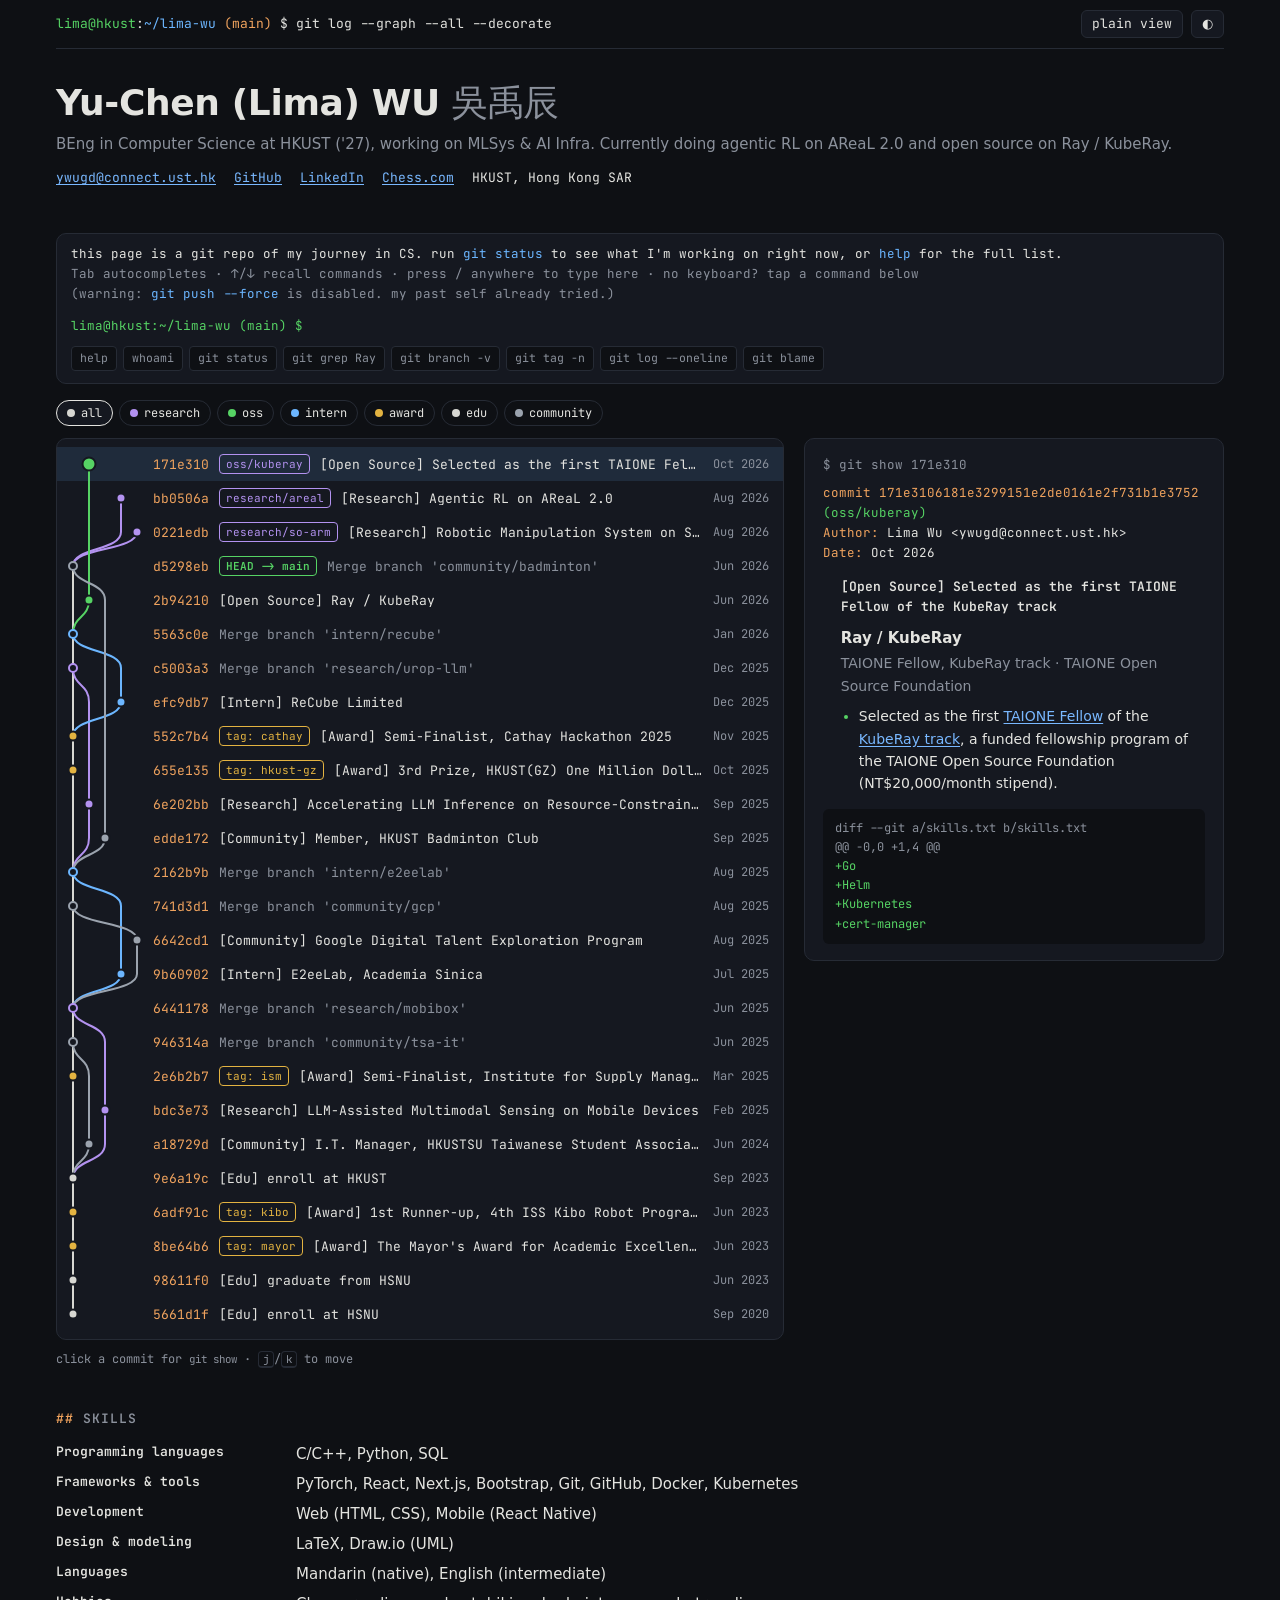
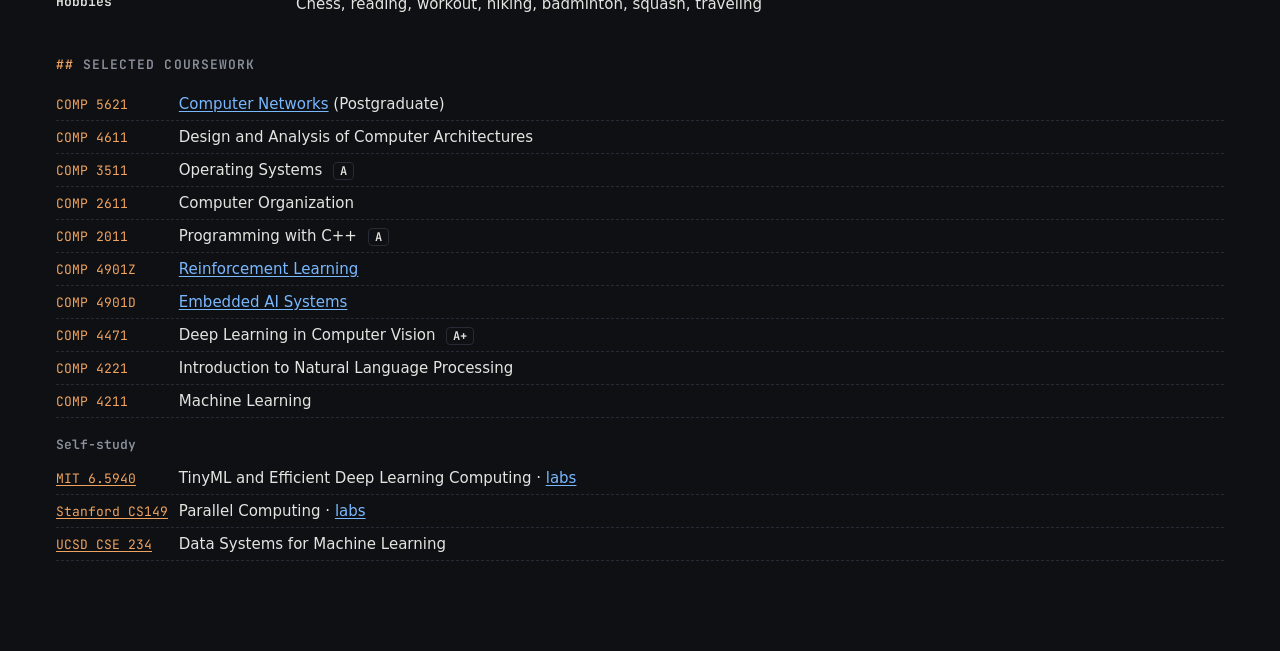
==== commit f403b45a: "[update] grades for OS and C++; temporarily noindex the site" ====
--- a/index.html
+++ b/index.html
@@ -9,7 +9,7 @@
       content="Yu-Chen (Lima) WU (吳禹辰; Lima Wu) is a Computer Science undergraduate at HKUST working on ML systems and AI infrastructure: agentic RL on AReaL and open source on Ray / KubeRay."
     />
     <meta name="author" content="Yu-Chen (Lima) WU" />
-    <meta name="robots" content="index, follow, max-image-preview:large" />
+    <meta name="robots" content="noindex, nofollow" />
     <meta
       name="google-site-verification"
       content="8Khsgpq3MH5YGFDG2TX8dDJaIQtyvQ1JjS2bm86a3Vs"
@@ -716,13 +716,13 @@
               Computer Architectures
             </li>
             <li data-area="systems">
-              <span class="code">COMP 3511</span> Operating Systems
+              <span class="code">COMP 3511</span> Operating Systems <span class="grade">A</span>
             </li>
             <li data-area="systems">
               <span class="code">COMP 2611</span> Computer Organization
             </li>
             <li data-area="systems">
-              <span class="code">COMP 2011</span> Programming with C++
+              <span class="code">COMP 2011</span> Programming with C++ <span class="grade">A</span>
             </li>
             <li data-area="ml">
               <span class="code">COMP 4901Z</span>
